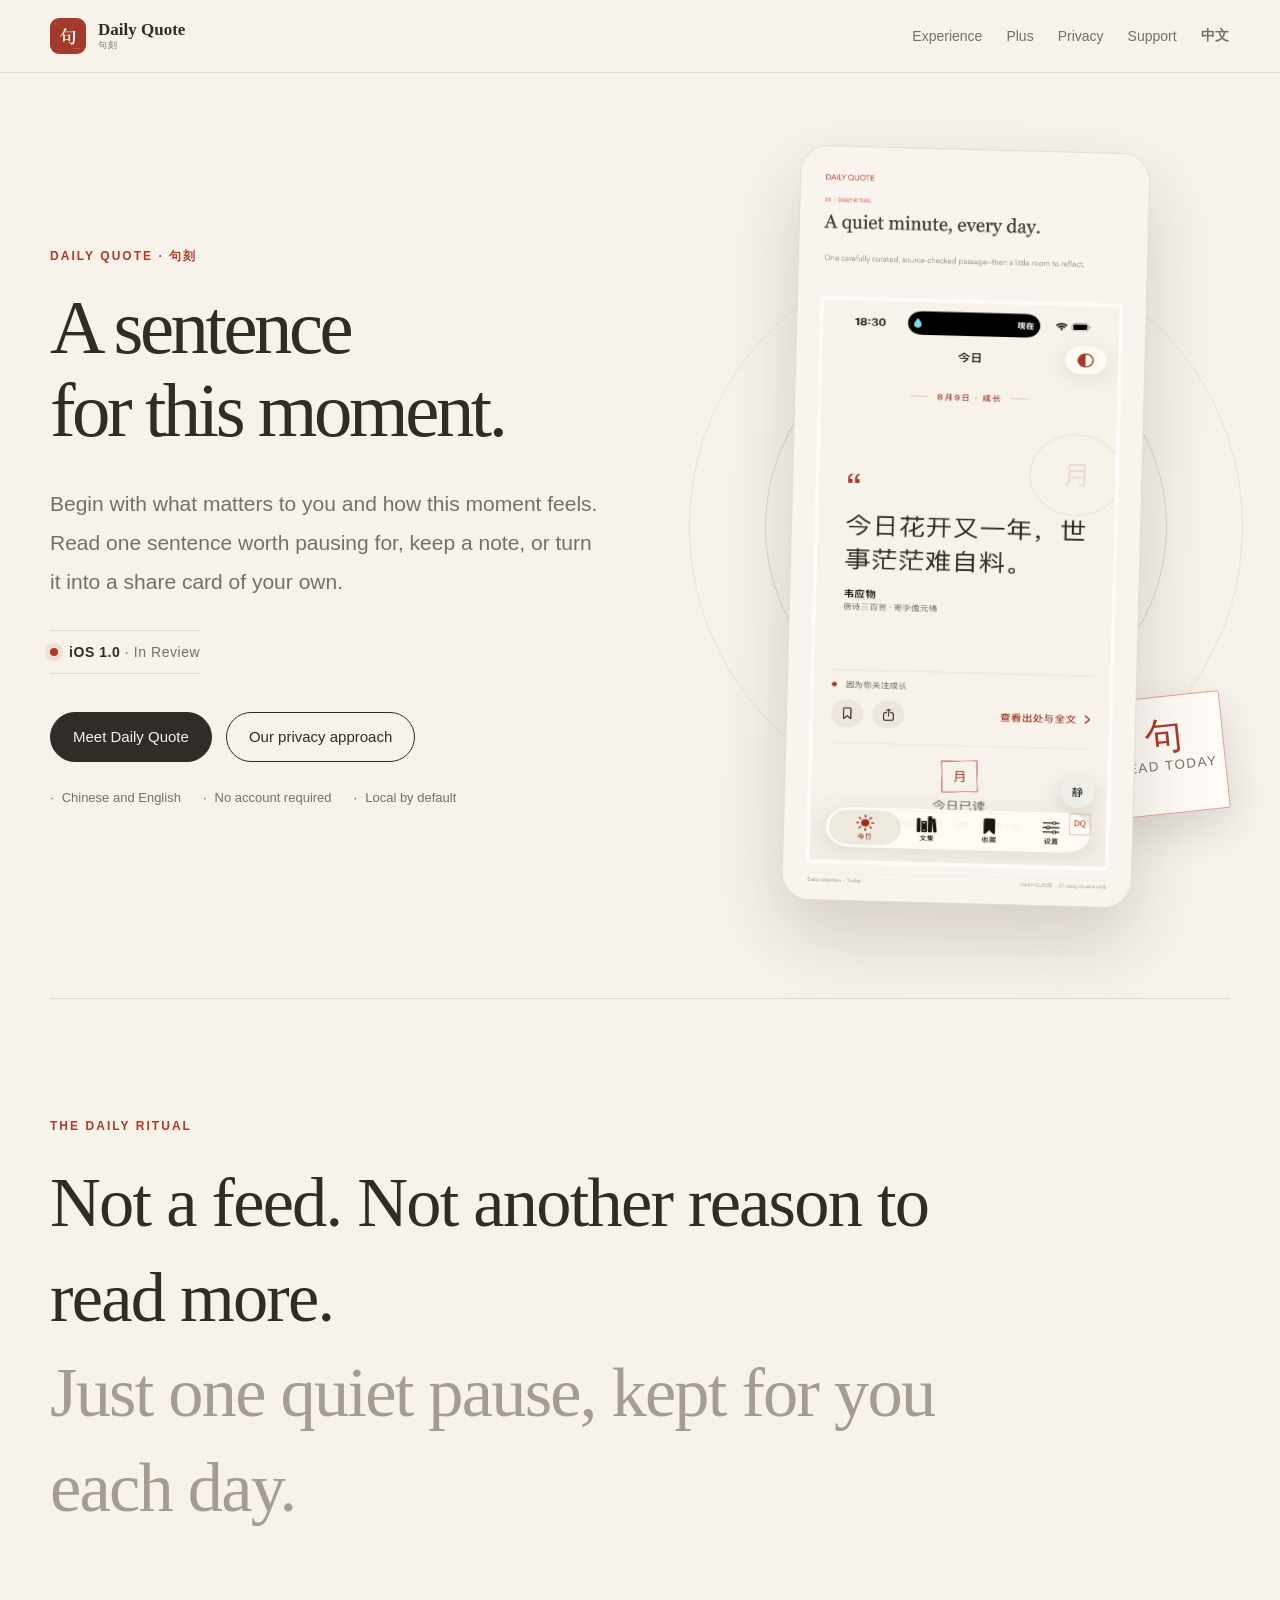
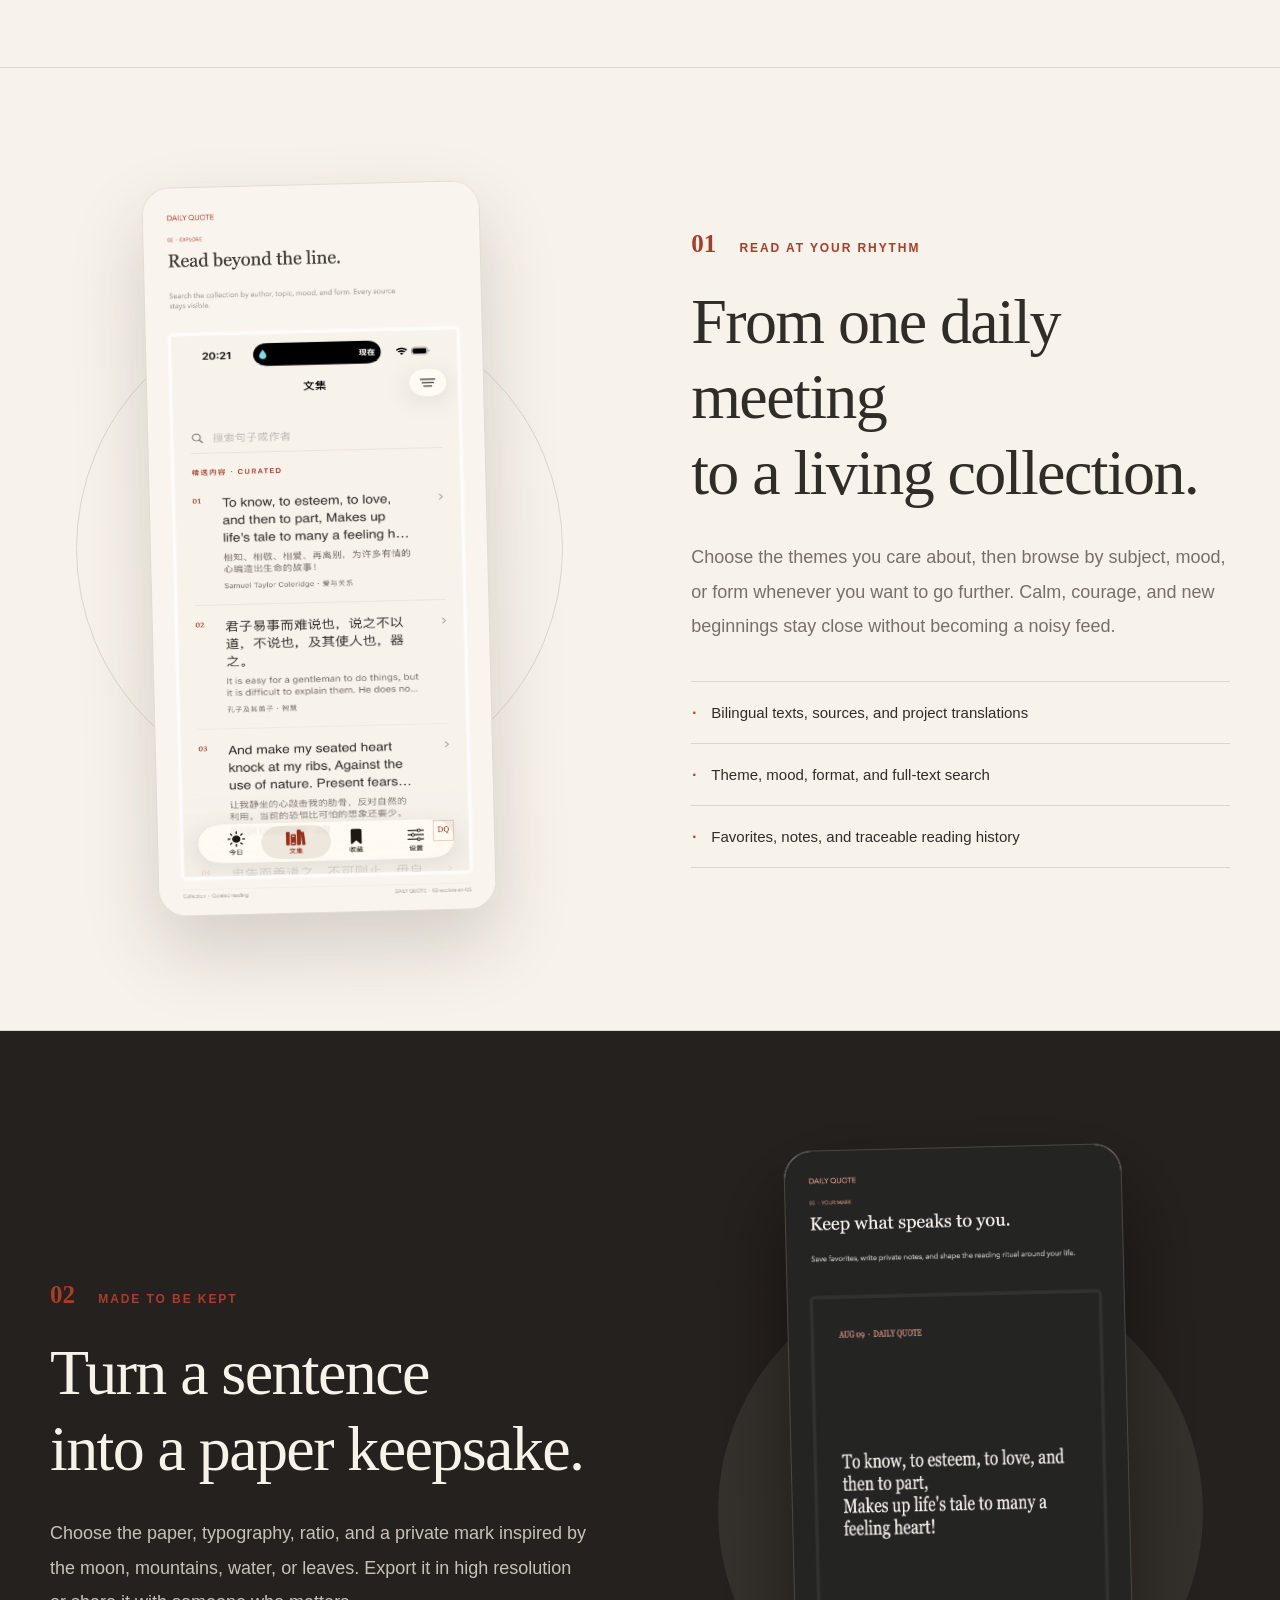
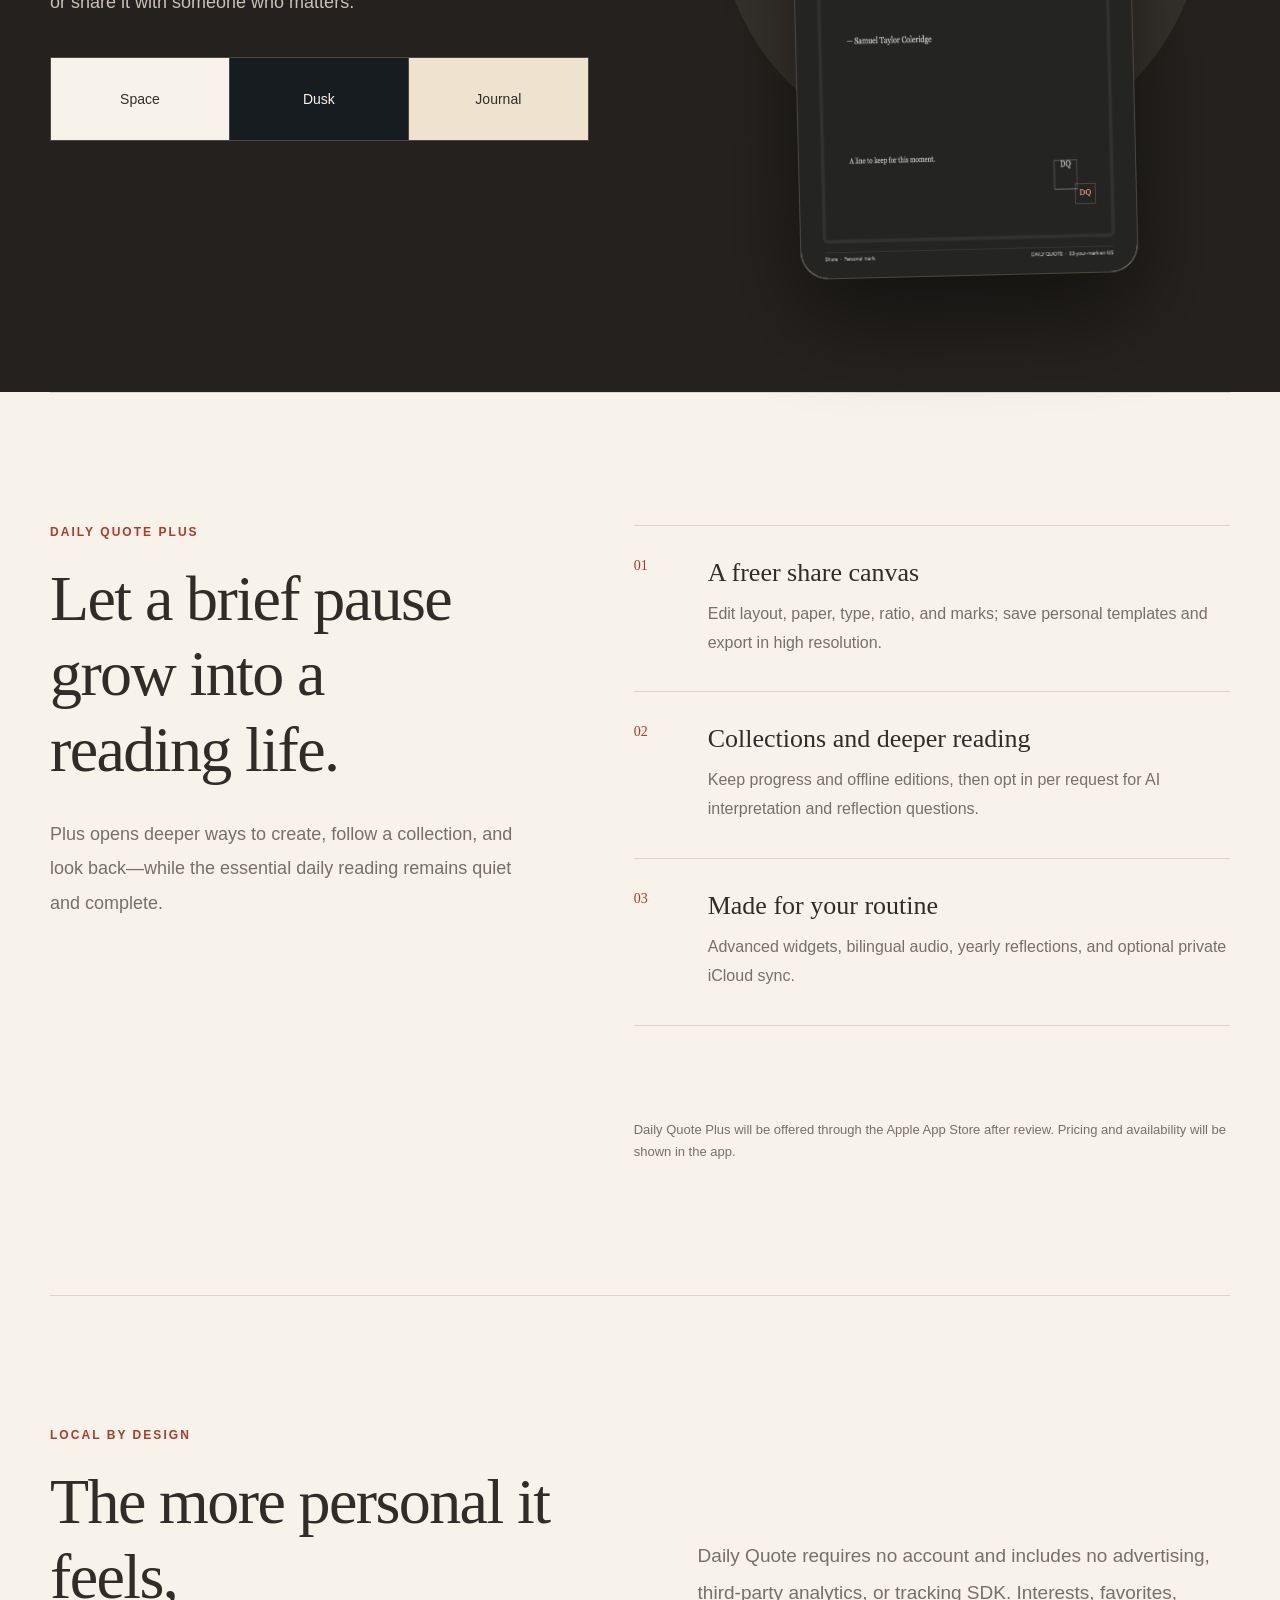
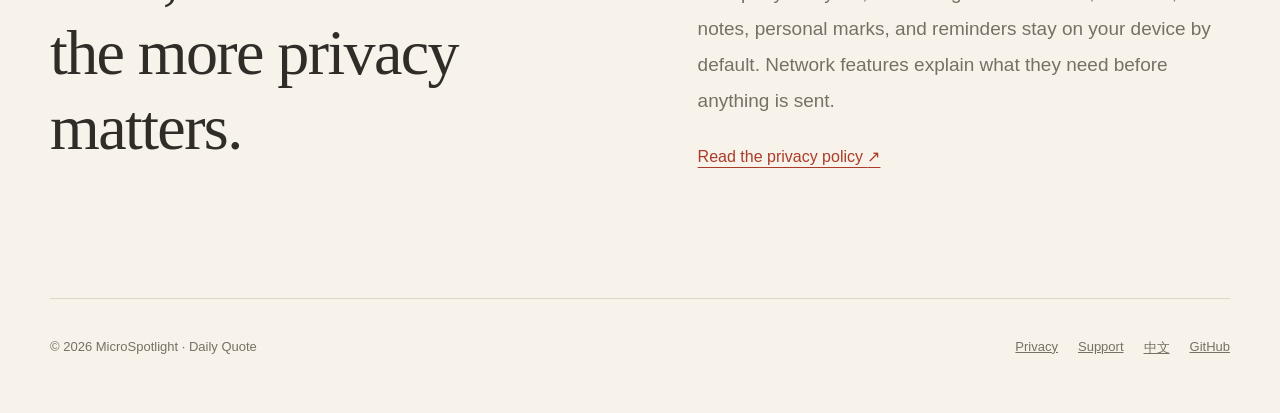
==== en/index.html @ 9a7a878b "Refresh site for iOS 1.0 review" ====
<!doctype html>
<html lang="en">
<head>
  <meta charset="utf-8">
  <meta name="viewport" content="width=device-width, initial-scale=1">
  <meta name="description" content="Daily Quote: 句刻 brings bilingual quotes, quiet reading, notes, collections, and share cards into a daily ritual. iOS 1.0 is in review.">
  <meta name="theme-color" content="#F7F2EA">
  <meta property="og:title" content="Daily Quote: 句刻 · A sentence for this moment">
  <meta property="og:description" content="A quiet minute each day for a sentence worth keeping. iOS 1.0 is in review.">
  <meta property="og:image" content="https://dailyquote.microspotlight.team/assets/store/en-US/01-daily-ritual.png">
  <meta property="og:type" content="website">
  <meta property="og:url" content="https://dailyquote.microspotlight.team/en/">
  <link rel="canonical" href="https://dailyquote.microspotlight.team/en/">
  <link rel="alternate" hreflang="zh-CN" href="https://dailyquote.microspotlight.team/">
  <link rel="alternate" hreflang="en" href="https://dailyquote.microspotlight.team/en/">
  <title>Daily Quote: 句刻 · A sentence for this moment</title>
  <link rel="icon" href="../assets/app-icon.png">
  <link rel="stylesheet" href="../assets/site.css">
</head>
<body>
  <header class="site-header">
    <div class="site-header__inner">
      <a class="brand" href="index.html" aria-label="Daily Quote home"><img src="../assets/app-icon.png" alt=""><span class="brand__copy"><strong>Daily Quote</strong><small>句刻</small></span></a>
      <nav class="site-nav" aria-label="Primary navigation"><a href="#features">Experience</a><a href="#plus">Plus</a><a href="privacy.html">Privacy</a><a href="support.html">Support</a><a class="language-link" href="../" lang="zh-CN" hreflang="zh-CN">中文</a></nav>
    </div>
  </header>

  <main>
    <section class="hero">
      <div class="hero__copy">
        <p class="eyebrow">Daily Quote · 句刻</p>
        <h1>A sentence<br>for this moment.</h1>
        <p class="hero__lead">Begin with what matters to you and how this moment feels. Read one sentence worth pausing for, keep a note, or turn it into a share card of your own.</p>
        <div class="release-status" role="status" aria-label="App release status: iOS 1.0 in review"><span class="release-status__dot" aria-hidden="true"></span><span><strong>iOS 1.0</strong> · In Review</span></div>
        <div class="hero__actions"><a class="button" href="#features">Meet Daily Quote</a><a class="button button--quiet" href="#privacy">Our privacy approach</a></div>
        <ul class="hero__notes" aria-label="Product highlights"><li>Chinese and English</li><li>No account required</li><li>Local by default</li></ul>
      </div>
      <div class="poster-stage" aria-label="Daily Quote reading preview">
        <div class="orbit orbit--one" aria-hidden="true"></div><div class="orbit orbit--two" aria-hidden="true"></div>
        <figure class="store-poster store-poster--hero"><img src="../assets/store/en-US/01-daily-ritual.png" alt="Daily Quote today screen: one quiet minute for yourself"></figure>
        <div class="ritual-stamp" aria-hidden="true"><span>句</span><small>READ TODAY</small></div>
      </div>
    </section>

    <section class="statement" id="features">
      <p class="eyebrow">The daily ritual</p>
      <p class="statement__line">Not a feed. Not another reason to read more.</p>
      <p class="statement__line statement__line--soft">Just one quiet pause, kept for you each day.</p>
    </section>

    <section class="feature-scene">
      <div class="feature-scene__visual feature-scene__visual--poster"><figure class="store-poster"><img src="../assets/store/en-US/02-explore.png" alt="Explore bilingual quotes by theme, mood, and format"></figure></div>
      <div class="feature-scene__copy">
        <p class="chapter-label"><span>01</span> Read at your rhythm</p>
        <h2>From one daily meeting<br>to a living collection.</h2>
        <p>Choose the themes you care about, then browse by subject, mood, or form whenever you want to go further. Calm, courage, and new beginnings stay close without becoming a noisy feed.</p>
        <ul class="detail-list"><li>Bilingual texts, sources, and project translations</li><li>Theme, mood, format, and full-text search</li><li>Favorites, notes, and traceable reading history</li></ul>
      </div>
    </section>

    <section class="feature-scene feature-scene--dark feature-scene--reverse">
      <div class="feature-scene__visual"><figure class="store-poster store-poster--share"><img src="../assets/store/en-US/03-your-mark.png" alt="Personalize Daily Quote with your own mark and visual style"></figure></div>
      <div class="feature-scene__copy">
        <p class="chapter-label"><span>02</span> Made to be kept</p>
        <h2>Turn a sentence<br>into a paper keepsake.</h2>
        <p>Choose the paper, typography, ratio, and a private mark inspired by the moon, mountains, water, or leaves. Export it in high resolution or share it with someone who matters.</p>
        <div class="swatches" aria-label="Share card papers"><span class="swatch swatch--space">Space</span><span class="swatch swatch--dusk">Dusk</span><span class="swatch swatch--journal">Journal</span></div>
      </div>
    </section>

    <section class="plus-section" id="plus">
      <div class="plus-section__intro"><p class="eyebrow">Daily Quote Plus</p><h2>Let a brief pause<br>grow into a reading life.</h2><p>Plus opens deeper ways to create, follow a collection, and look back—while the essential daily reading remains quiet and complete.</p></div>
      <ol class="plus-ledger">
        <li><span>01</span><div><h3>A freer share canvas</h3><p>Edit layout, paper, type, ratio, and marks; save personal templates and export in high resolution.</p></div></li>
        <li><span>02</span><div><h3>Collections and deeper reading</h3><p>Keep progress and offline editions, then opt in per request for AI interpretation and reflection questions.</p></div></li>
        <li><span>03</span><div><h3>Made for your routine</h3><p>Advanced widgets, bilingual audio, yearly reflections, and optional private iCloud sync.</p></div></li>
      </ol>
      <p class="plus-section__note">Daily Quote Plus will be offered through the Apple App Store after review. Pricing and availability will be shown in the app.</p>
    </section>

    <section class="privacy-panel" id="privacy">
      <div><p class="eyebrow">Local by design</p><h2>The more personal it feels,<br>the more privacy matters.</h2></div>
      <div><p>Daily Quote requires no account and includes no advertising, third-party analytics, or tracking SDK. Interests, favorites, notes, personal marks, and reminders stay on your device by default. Network features explain what they need before anything is sent.</p><a class="text-link" href="privacy.html">Read the privacy policy <span aria-hidden="true">↗</span></a></div>
    </section>
  </main>

  <footer class="site-footer"><span>© 2026 MicroSpotlight · Daily Quote</span><nav aria-label="Footer navigation"><a href="privacy.html">Privacy</a><a href="support.html">Support</a><a href="../" lang="zh-CN">中文</a><a href="https://github.com/MicroSpotlight/daily-quote-website">GitHub</a></nav></footer>
</body>
</html>
---- assets/site.css ----
:root {
  color-scheme: light;
  --paper: #f7f2ea;
  --paper-raised: #fffdf9;
  --ink: #302d29;
  --ink-soft: #777067;
  --rule: #ded6ca;
  --wash: #eee7dd;
  --cinnabar: #ad3b29;
  --cinnabar-soft: #dba293;
  --serif: "Songti SC", STSong, "Times New Roman", serif;
  --sans: "PingFang SC", "Helvetica Neue", sans-serif;
  --page: min(1180px, calc(100vw - 40px));
}

* { box-sizing: border-box; }

html { scroll-behavior: smooth; }

body {
  margin: 0;
  overflow-x: clip;
  color: var(--ink);
  background: var(--paper);
  font-family: var(--sans);
  -webkit-font-smoothing: antialiased;
}

html[lang="en"] body { font-family: -apple-system, BlinkMacSystemFont, "Helvetica Neue", sans-serif; }
html[lang="en"] h1,
html[lang="en"] h2,
html[lang="en"] h3,
html[lang="en"] .statement__line { font-family: Georgia, "Times New Roman", serif; }

img { max-width: 100%; }
a { color: inherit; }

a:focus-visible,
button:focus-visible {
  outline: 3px solid color-mix(in srgb, var(--cinnabar) 60%, transparent);
  outline-offset: 4px;
}

.site-header {
  position: sticky;
  z-index: 20;
  top: 0;
  border-bottom: 1px solid color-mix(in srgb, var(--rule) 78%, transparent);
  background: color-mix(in srgb, var(--paper) 92%, transparent);
  backdrop-filter: blur(18px);
}

.site-header__inner {
  width: var(--page);
  min-height: 72px;
  margin: 0 auto;
  display: flex;
  align-items: center;
  justify-content: space-between;
  gap: 24px;
}

.brand {
  display: inline-flex;
  align-items: center;
  gap: 12px;
  color: var(--ink);
  text-decoration: none;
  font-family: var(--serif);
  font-size: 18px;
}

.brand img { width: 36px; height: 36px; border-radius: 9px; }
.brand__copy { display: grid; gap: 1px; }
.brand__copy strong { font-size: 17px; font-weight: 600; line-height: 1.1; }
.brand__copy small { color: var(--ink-soft); font-family: var(--sans); font-size: 9px; letter-spacing: .12em; line-height: 1.1; text-transform: uppercase; }
.site-nav { display: flex; align-items: center; gap: 24px; }

.site-nav a {
  min-height: 44px;
  display: inline-flex;
  align-items: center;
  color: var(--ink-soft);
  text-decoration: none;
  font-size: 14px;
}

.site-nav a:hover,
.site-nav a[aria-current="page"] { color: var(--cinnabar); }

.language-link { font-weight: 650; letter-spacing: .05em; }

.site-nav__back {
  min-height: 44px;
  display: inline-flex;
  align-items: center;
  color: var(--ink-soft);
  text-decoration: none;
  font-size: 14px;
}

.site-nav__back:hover { color: var(--cinnabar); }

.fallback {
  width: var(--page);
  min-height: calc(100vh - 184px);
  margin: 0 auto;
  padding: clamp(74px, 13vh, 148px) 0 120px;
}

.fallback__mark {
  width: 72px;
  height: 72px;
  display: grid;
  place-items: center;
  margin: 0 0 30px;
  border: 1px solid var(--cinnabar-soft);
  color: var(--cinnabar);
  font-family: var(--serif);
  font-size: 32px;
  line-height: 1;
  transform: rotate(-5deg);
}

.fallback h1 {
  max-width: 720px;
  margin: 0;
  font-family: var(--serif);
  font-size: clamp(44px, 7vw, 82px);
  font-weight: 500;
  line-height: 1.12;
  letter-spacing: -.04em;
}

.fallback__lead {
  max-width: 560px;
  margin: 28px 0 0;
  color: var(--ink-soft);
  font-size: clamp(17px, 2vw, 20px);
  line-height: 1.8;
  text-wrap: pretty;
}

.fallback__actions {
  display: flex;
  flex-wrap: wrap;
  gap: 14px;
  margin-top: 36px;
}

.fallback__meta {
  margin: 34px 0 0;
  color: var(--cinnabar);
  font-family: var(--serif);
  font-size: 16px;
  letter-spacing: .04em;
}

.hero {
  width: var(--page);
  min-height: calc(100vh - 72px);
  margin: 0 auto;
  display: grid;
  grid-template-columns: minmax(0, 1.02fr) minmax(380px, .98fr);
  gap: clamp(44px, 8vw, 112px);
  align-items: center;
  padding: 76px 0 94px;
}

.eyebrow {
  margin: 0 0 22px;
  color: var(--cinnabar);
  font-size: 12px;
  font-weight: 650;
  letter-spacing: .17em;
  text-transform: uppercase;
}

.hero h1 {
  max-width: 720px;
  margin: 0;
  font-family: var(--serif);
  font-size: clamp(58px, 6vw, 84px);
  font-weight: 500;
  line-height: 1.08;
  letter-spacing: -.045em;
}

.hero__lead {
  max-width: 610px;
  margin: 32px 0 0;
  color: var(--ink-soft);
  font-size: clamp(18px, 2vw, 21px);
  line-height: 1.85;
  text-wrap: pretty;
}

.release-status {
  width: fit-content;
  min-height: 44px;
  margin-top: 28px;
  display: inline-flex;
  align-items: center;
  gap: 11px;
  border-top: 1px solid var(--rule);
  border-bottom: 1px solid var(--rule);
  color: var(--ink-soft);
  font-size: 14px;
  letter-spacing: .04em;
}

.release-status strong { color: var(--ink); font-weight: 650; }

.release-status__dot {
  width: 8px;
  height: 8px;
  border-radius: 50%;
  background: var(--cinnabar);
  box-shadow: 0 0 0 5px color-mix(in srgb, var(--cinnabar) 10%, transparent);
}

.hero__actions {
  display: flex;
  flex-wrap: wrap;
  align-items: center;
  gap: 14px;
  margin-top: 38px;
}

.button {
  min-height: 50px;
  display: inline-flex;
  align-items: center;
  justify-content: center;
  padding: 0 22px;
  border: 1px solid var(--ink);
  border-radius: 999px;
  color: var(--paper);
  background: var(--ink);
  text-decoration: none;
  font-size: 15px;
}

.button--quiet { color: var(--ink); background: transparent; }
.button:hover { transform: translateY(-1px); }
.button:active { transform: translateY(0) scale(.985); }

.hero__notes {
  margin: 28px 0 0;
  padding: 0;
  display: flex;
  flex-wrap: wrap;
  gap: 10px 22px;
  list-style: none;
  color: var(--ink-soft);
  font-size: 13px;
}

.hero__notes li::before { content: "·"; margin-right: 8px; color: var(--cinnabar); }

.phone-stage,
.poster-stage {
  position: relative;
  min-height: 730px;
  display: grid;
  place-items: center;
}

.orbit { position: absolute; border: 1px solid var(--rule); border-radius: 50%; }
.orbit--one { width: 76%; aspect-ratio: 1; }
.orbit--two { width: 105%; aspect-ratio: 1; opacity: .56; }

.phone,
.device-shot {
  position: relative;
  overflow: hidden;
  border: 3px solid #201e1b;
  background: #201e1b;
  box-shadow: 0 40px 80px rgba(48,45,41,.2);
}

.phone { width: min(350px, 83%); padding: 9px; border-radius: 54px; transform: rotate(2deg); }
.phone img { display: block; width: 100%; border-radius: 43px; }

.store-poster {
  position: relative;
  z-index: 1;
  width: min(338px, 74vw);
  margin: 0;
  overflow: hidden;
  border: 1px solid color-mix(in srgb, var(--rule) 82%, transparent);
  border-radius: 28px;
  background: var(--paper-raised);
  box-shadow: 0 34px 74px rgba(48,45,41,.18);
  transform: rotate(-1.4deg);
}

.store-poster img { display: block; width: 100%; height: auto; }
.store-poster--hero { width: min(350px, 76vw); transform: rotate(1.5deg); }
.store-poster--share { border-color: #4b4640; box-shadow: 0 40px 90px rgba(0,0,0,.46); }

.ritual-stamp {
  position: absolute;
  right: 1%;
  bottom: 12%;
  width: 118px;
  height: 118px;
  display: grid;
  place-items: center;
  border: 1px solid var(--cinnabar-soft);
  border-radius: 2px;
  color: var(--cinnabar);
  background: color-mix(in srgb, var(--paper-raised) 88%, transparent);
  box-shadow: 0 18px 42px rgba(48,45,41,.14);
  transform: rotate(-6deg);
}

.ritual-stamp span { font-family: var(--serif); font-size: 38px; line-height: 1; }
.ritual-stamp small { align-self: start; margin-top: -16px; color: var(--ink-soft); letter-spacing: .12em; }

.statement {
  width: var(--page);
  margin: 0 auto;
  padding: 120px 0 132px;
  border-top: 1px solid var(--rule);
}

.statement__line {
  max-width: 980px;
  margin: 0;
  font-family: var(--serif);
  font-size: clamp(38px, 5.5vw, 72px);
  font-weight: 500;
  line-height: 1.35;
  letter-spacing: -.025em;
}

.statement__line--soft { color: #a59d92; }

.feature-scene {
  min-height: 900px;
  display: grid;
  grid-template-columns: minmax(420px, 1fr) minmax(0, 1fr);
  align-items: center;
  gap: clamp(54px, 8vw, 132px);
  padding: 116px max(20px, calc((100vw - 1180px) / 2));
  border-top: 1px solid var(--rule);
}

.feature-scene--reverse .feature-scene__visual { order: 2; }
.feature-scene--reverse .feature-scene__copy { order: 1; }

.feature-scene__visual {
  position: relative;
  min-height: 660px;
  display: grid;
  place-items: center;
}

.feature-scene__visual::before {
  content: "";
  position: absolute;
  width: min(520px, 90%);
  aspect-ratio: 1;
  border-radius: 50%;
  background: var(--wash);
}

.feature-scene__visual--pair { place-items: initial; }
.feature-scene__visual--poster::before { background: transparent; border: 1px solid var(--rule); }

.device-shot { width: min(294px, 62vw); padding: 7px; border-radius: 46px; }
.device-shot img { display: block; width: 100%; border-radius: 37px; }
.device-shot--single { transform: rotate(-1.6deg); }
.device-shot--back { position: absolute; top: 0; left: 3%; transform: rotate(-7deg) scale(.82); opacity: .84; }
.device-shot--front { position: absolute; right: 3%; bottom: 0; transform: rotate(4deg); }

.feature-scene__copy { max-width: 590px; }

.chapter-label {
  margin: 0 0 26px;
  color: var(--cinnabar);
  font-size: 12px;
  font-weight: 650;
  letter-spacing: .16em;
  text-transform: uppercase;
}

.chapter-label span { margin-right: 18px; font-family: Georgia, serif; font-size: 25px; letter-spacing: 0; }

.feature-scene h2,
.privacy-panel h2 {
  margin: 0;
  font-family: var(--serif);
  font-size: clamp(42px, 5vw, 68px);
  font-weight: 500;
  line-height: 1.18;
  letter-spacing: -.025em;
}

.feature-scene__copy > p:not(.chapter-label) {
  margin: 30px 0 0;
  color: var(--ink-soft);
  font-size: 18px;
  line-height: 1.9;
}

.detail-list { margin: 38px 0 0; padding: 0; list-style: none; border-top: 1px solid var(--rule); }
.detail-list li { min-height: 62px; display: flex; align-items: center; border-bottom: 1px solid var(--rule); font-size: 15px; }
.detail-list li::before { content: "·"; margin-right: 14px; color: var(--cinnabar); font-size: 22px; }

.feature-scene--dark { color: var(--paper); background: #24211e; }
.feature-scene--dark .feature-scene__visual::before { background: #35312c; }
.feature-scene--dark .feature-scene__copy > p:not(.chapter-label) { color: #c9c1b8; }
.device-shot--shadow-light { box-shadow: 0 40px 90px rgba(0,0,0,.46); }

.swatches { margin-top: 38px; display: grid; grid-template-columns: repeat(3, 1fr); border: 1px solid #4b4640; }
.swatch { min-height: 82px; display: grid; place-items: center; border-right: 1px solid #4b4640; font-size: 14px; }
.swatch:last-child { border-right: 0; }
.swatch--space { color: #302d29; background: #f7f2ea; }
.swatch--dusk { color: #f7f2ea; background: #171c20; }
.swatch--journal { color: #302d29; background: #efe2ce; }

.plus-section {
  width: var(--page);
  margin: 0 auto;
  display: grid;
  grid-template-columns: minmax(0, .88fr) minmax(460px, 1.12fr);
  gap: clamp(54px, 9vw, 148px);
  padding: 132px 0;
  border-top: 1px solid var(--rule);
}

.plus-section__intro { align-self: start; position: sticky; top: 112px; }

.plus-section h2 {
  margin: 0;
  font-family: var(--serif);
  font-size: clamp(42px, 5vw, 68px);
  font-weight: 500;
  line-height: 1.18;
  letter-spacing: -.025em;
}

.plus-section__intro > p:not(.eyebrow) { margin: 30px 0 0; color: var(--ink-soft); font-size: 18px; line-height: 1.9; }
.plus-ledger { margin: 0; padding: 0; list-style: none; border-top: 1px solid var(--rule); }
.plus-ledger li { display: grid; grid-template-columns: 54px 1fr; gap: 20px; padding: 32px 0 34px; border-bottom: 1px solid var(--rule); }
.plus-ledger li > span { color: var(--cinnabar); font-family: Georgia, serif; font-size: 14px; }
.plus-ledger h3 { margin: 0; font-family: var(--serif); font-size: 26px; font-weight: 500; }
.plus-ledger p { margin: 12px 0 0; color: var(--ink-soft); font-size: 16px; line-height: 1.8; }
.plus-section__note { grid-column: 2; margin: -22px 0 0; color: var(--ink-soft); font-size: 13px; line-height: 1.7; }

.privacy-panel {
  width: var(--page);
  margin: 0 auto;
  display: grid;
  grid-template-columns: 1fr 1fr;
  gap: clamp(48px, 9vw, 140px);
  padding: 132px 0;
  border-top: 1px solid var(--rule);
}

.privacy-panel > div:last-child { align-self: end; }
.privacy-panel p:not(.eyebrow) { margin: 0; color: var(--ink-soft); font-size: 19px; line-height: 1.9; }
.text-link { display: inline-block; margin-top: 28px; color: var(--cinnabar); text-underline-offset: 5px; }

.site-footer {
  width: var(--page);
  margin: 0 auto;
  display: flex;
  justify-content: space-between;
  gap: 28px;
  padding: 40px 0 56px;
  border-top: 1px solid var(--rule);
  color: var(--ink-soft);
  font-size: 13px;
}

.site-footer nav { display: flex; flex-wrap: wrap; gap: 20px; }
.site-footer a:hover { color: var(--cinnabar); }

.document {
  width: min(780px, calc(100vw - 40px));
  margin: 0 auto;
  padding: 96px 0 120px;
}

.document h1 {
  margin: 0;
  font-family: var(--serif);
  font-size: clamp(48px, 7vw, 78px);
  font-weight: 500;
  letter-spacing: -.03em;
}

.document .summary { margin: 26px 0 64px; color: var(--ink-soft); font-size: 18px; line-height: 1.8; }
.document section { padding: 30px 0; border-top: 1px solid var(--rule); }
.document h2 { margin: 0 0 14px; font-family: var(--serif); font-size: 26px; font-weight: 500; }
.document p, .document li { color: var(--ink-soft); font-size: 16px; line-height: 1.8; }
.document ul { margin: 14px 0 0; padding-left: 20px; }
.document .meta { margin-top: 14px; color: var(--cinnabar); font-size: 13px; }

@media (max-width: 900px) {
  .site-header__inner { min-height: 64px; }
  .hero { min-height: auto; grid-template-columns: 1fr; padding: 72px 0 88px; }
  .phone-stage,
  .poster-stage { min-height: 650px; }
  .ritual-stamp { right: 8%; }
  .statement { padding: 90px 0; }
  .feature-scene { min-height: auto; grid-template-columns: 1fr; padding-top: 88px; padding-bottom: 96px; }
  .feature-scene--reverse .feature-scene__visual,
  .feature-scene--reverse .feature-scene__copy { order: initial; }
  .feature-scene__copy { max-width: 720px; }
  .plus-section { grid-template-columns: 1fr; padding: 96px 0; }
  .plus-section__intro { position: static; max-width: 720px; }
  .plus-section__note { grid-column: 1; margin-top: -12px; }
  .privacy-panel { grid-template-columns: 1fr; padding: 96px 0; }
}

@media (max-width: 600px) {
  :root { --page: min(100% - 32px, 1180px); }
  .brand span { display: none; }
  .site-nav { gap: 14px; }
  .site-nav a:first-child { display: none; }
  .site-nav a { font-size: 13px; }
  .hero h1 { font-size: 46px; }
  .hero__actions { align-items: stretch; flex-direction: column; }
  .phone-stage,
  .poster-stage { min-height: 590px; }
  .phone { width: min(292px, 82%); border-radius: 46px; }
  .phone img { border-radius: 36px; }
  .ritual-stamp { right: 0; width: 90px; height: 90px; }
  .ritual-stamp span { font-size: 30px; }
  .feature-scene { padding-left: 16px; padding-right: 16px; }
  .feature-scene__visual { min-height: 570px; }
  .device-shot { width: min(250px, 66vw); border-radius: 40px; }
  .device-shot img { border-radius: 31px; }
  .store-poster { width: min(278px, 76vw); border-radius: 22px; }
  .release-status { width: 100%; }
  .plus-ledger li { grid-template-columns: 42px 1fr; gap: 12px; }
  .site-footer { flex-direction: column; }
  .fallback { padding-top: 72px; }
  .fallback__actions { align-items: stretch; flex-direction: column; }
}

@media (prefers-reduced-motion: no-preference) {
  .button { transition: transform 160ms ease; }
}

@media (prefers-reduced-motion: reduce) {
  html { scroll-behavior: auto; }
  .button:hover,
  .button:active { transform: none; }
}

@media (prefers-reduced-transparency: reduce) {
  .site-header { background: var(--paper); backdrop-filter: none; }
  .ritual-stamp { background: var(--paper-raised); }
}

@media (prefers-contrast: more) {
  :root { --ink-soft: #514c46; --rule: #a89e92; }
  .release-status__dot { box-shadow: none; }
}
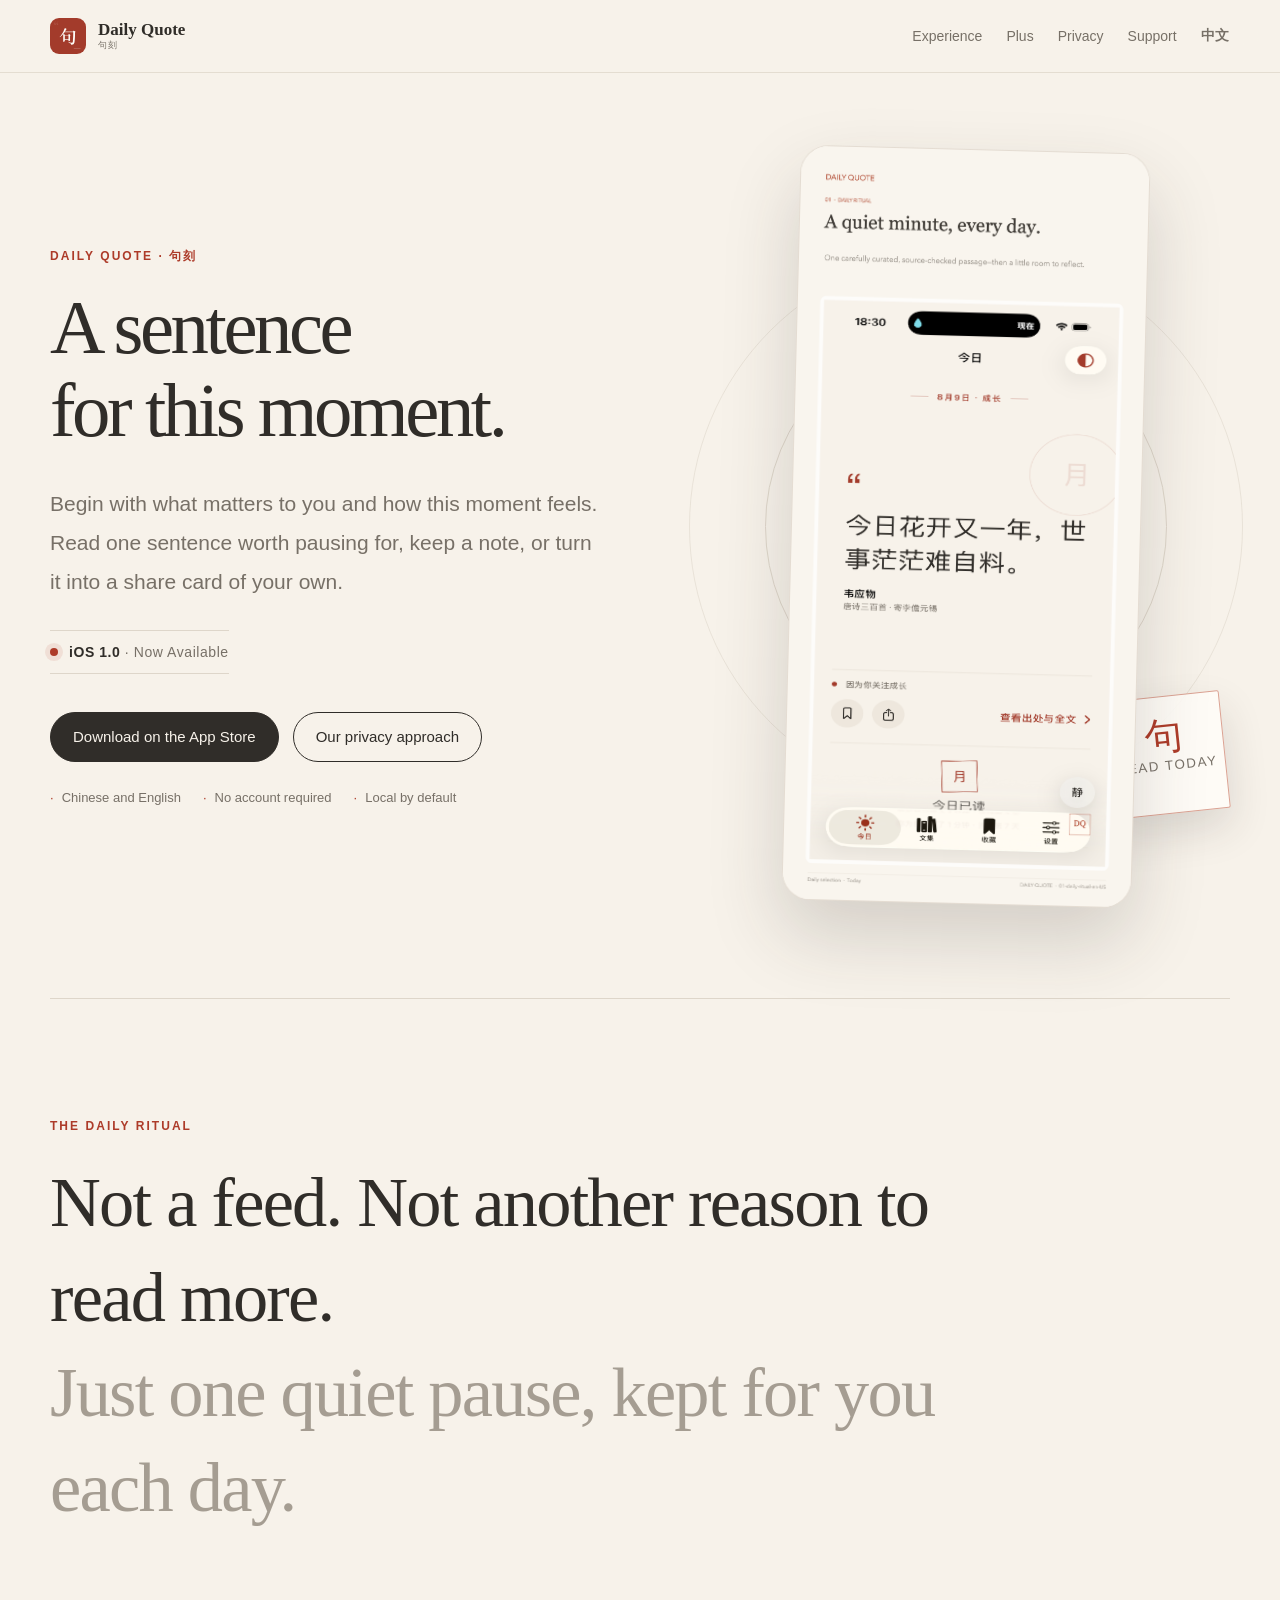
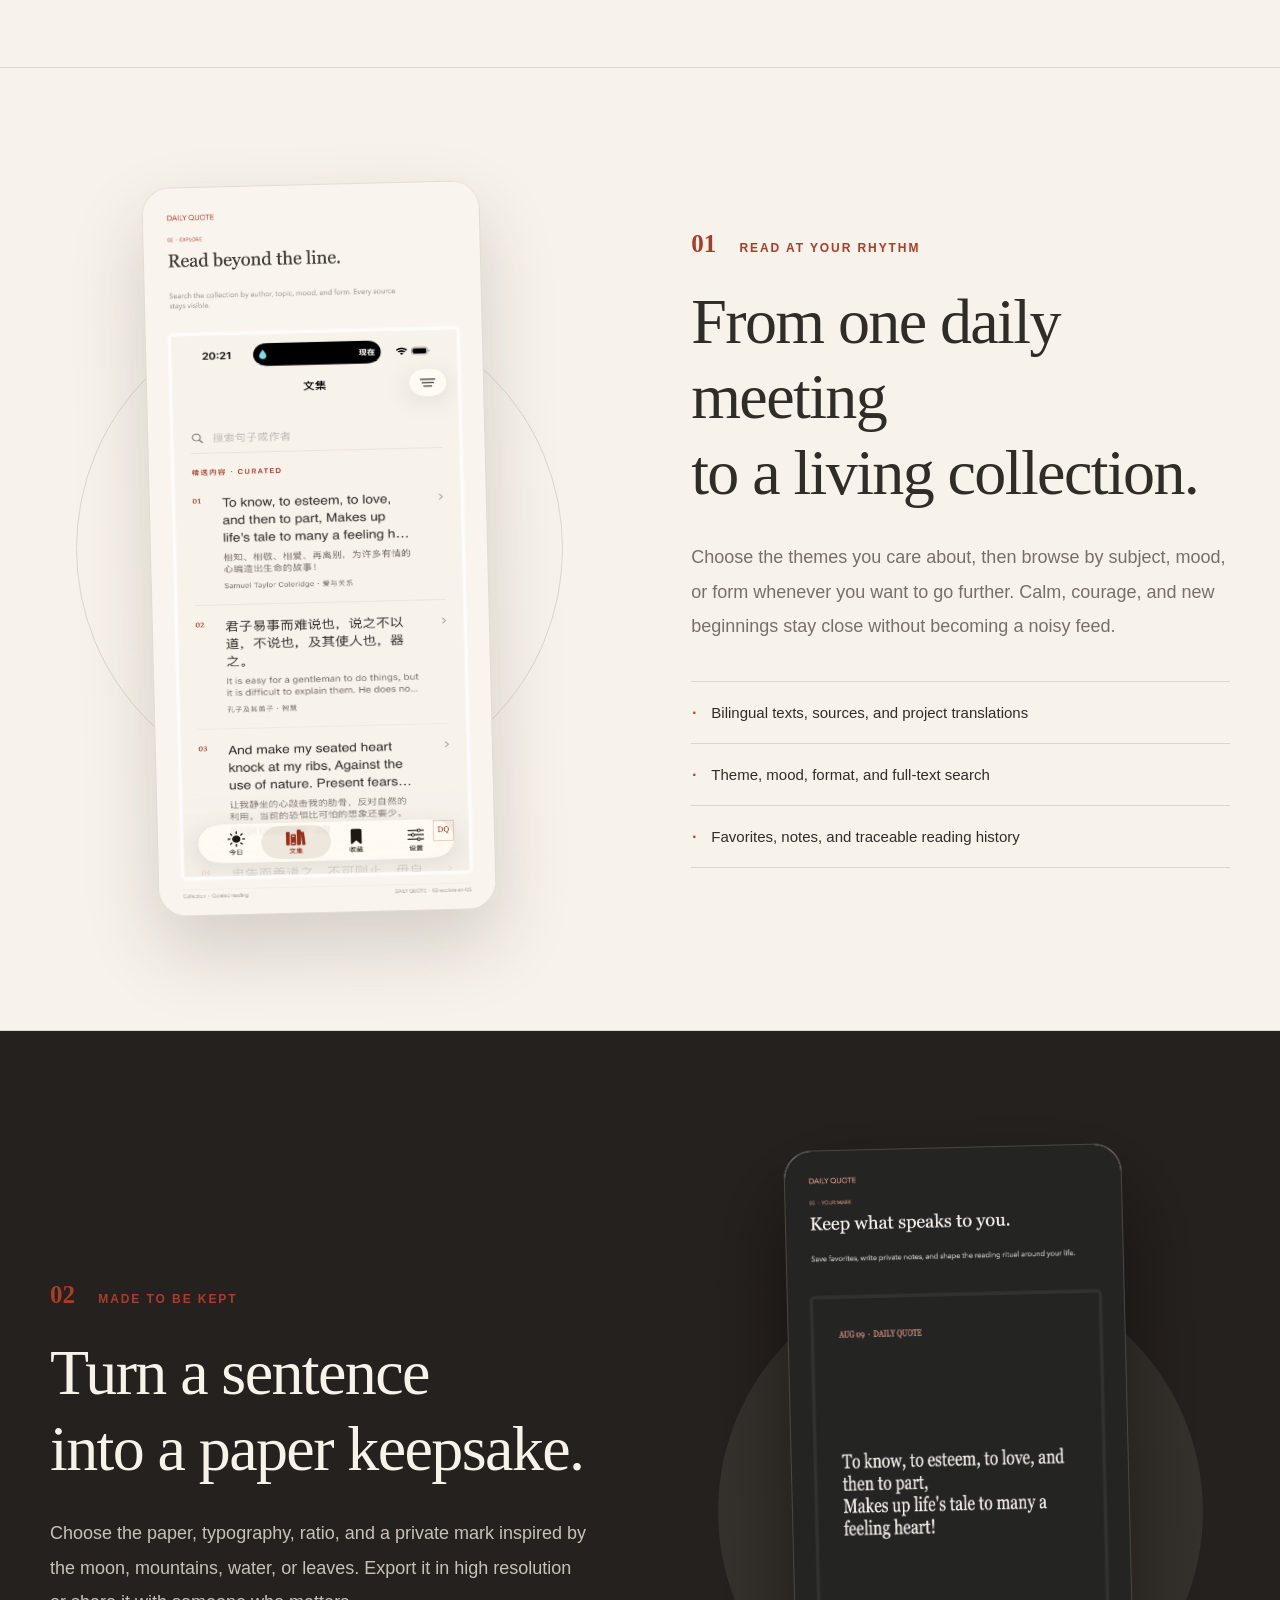
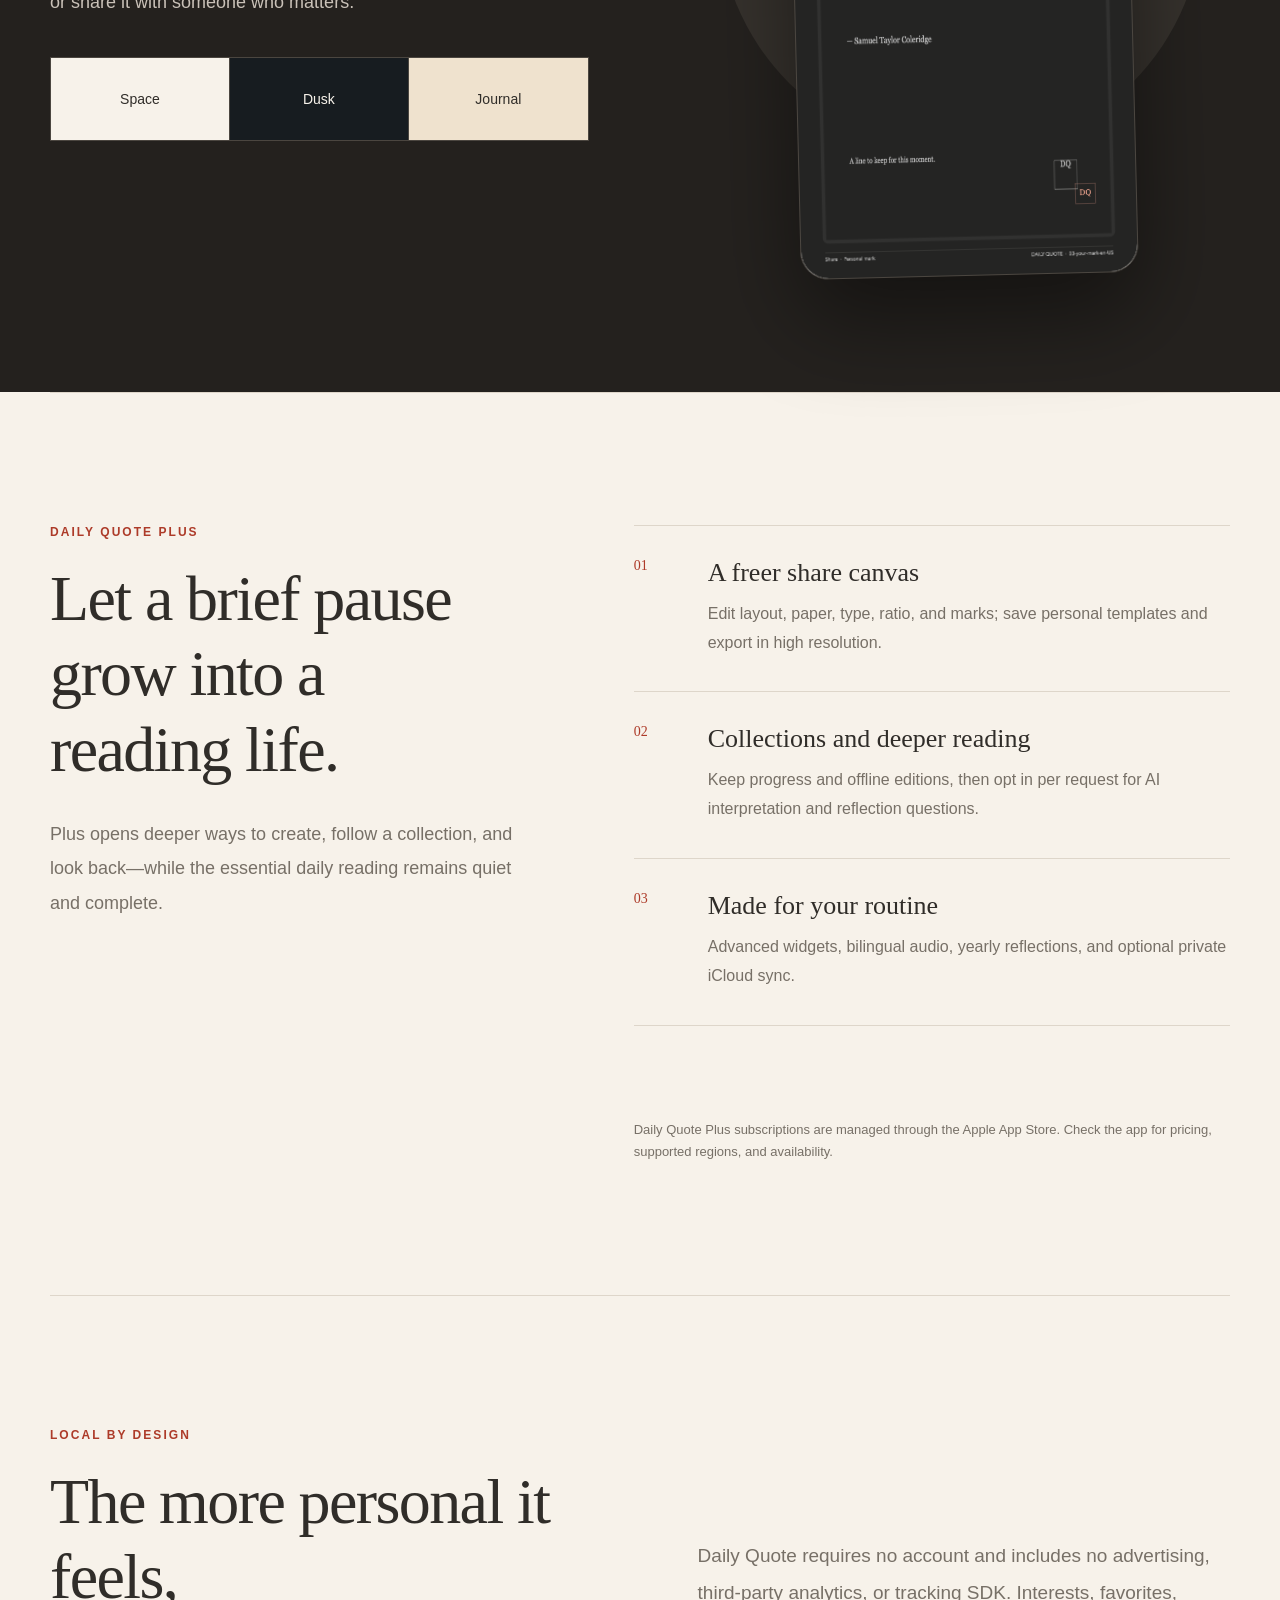
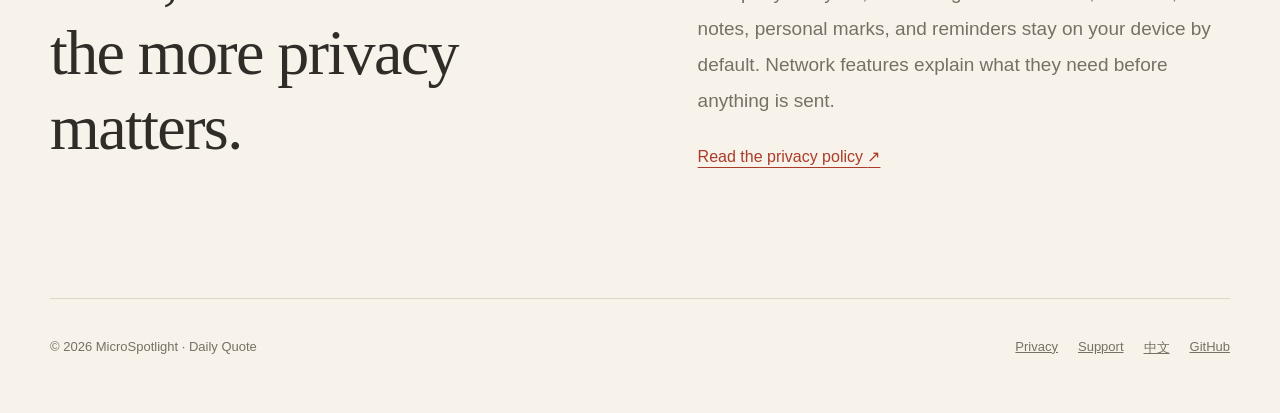
==== commit 6437b3c2: "Announce iOS 1.0 App Store release" ====
--- a/en/index.html
+++ b/en/index.html
@@ -3,10 +3,10 @@
 <head>
   <meta charset="utf-8">
   <meta name="viewport" content="width=device-width, initial-scale=1">
-  <meta name="description" content="Daily Quote: 句刻 brings bilingual quotes, quiet reading, notes, collections, and share cards into a daily ritual. iOS 1.0 is in review.">
+  <meta name="description" content="Daily Quote: 句刻 brings bilingual quotes, quiet reading, notes, collections, and share cards into a daily ritual. iOS 1.0 is now on the App Store.">
   <meta name="theme-color" content="#F7F2EA">
   <meta property="og:title" content="Daily Quote: 句刻 · A sentence for this moment">
-  <meta property="og:description" content="A quiet minute each day for a sentence worth keeping. iOS 1.0 is in review.">
+  <meta property="og:description" content="A quiet minute each day for a sentence worth keeping. iOS 1.0 is now on the App Store.">
   <meta property="og:image" content="https://dailyquote.microspotlight.team/assets/store/en-US/01-daily-ritual.png">
   <meta property="og:type" content="website">
   <meta property="og:url" content="https://dailyquote.microspotlight.team/en/">
@@ -31,8 +31,8 @@
         <p class="eyebrow">Daily Quote · 句刻</p>
         <h1>A sentence<br>for this moment.</h1>
         <p class="hero__lead">Begin with what matters to you and how this moment feels. Read one sentence worth pausing for, keep a note, or turn it into a share card of your own.</p>
-        <div class="release-status" role="status" aria-label="App release status: iOS 1.0 in review"><span class="release-status__dot" aria-hidden="true"></span><span><strong>iOS 1.0</strong> · In Review</span></div>
-        <div class="hero__actions"><a class="button" href="#features">Meet Daily Quote</a><a class="button button--quiet" href="#privacy">Our privacy approach</a></div>
+        <div class="release-status" role="status" aria-label="App release status: iOS 1.0 now on the App Store"><span class="release-status__dot" aria-hidden="true"></span><span><strong>iOS 1.0</strong> · Now Available</span></div>
+        <div class="hero__actions"><a class="button" href="https://apps.apple.com/us/app/daily-quote-%E5%8F%A5%E5%88%BB/id6801580173?uo=4" rel="external">Download on the App Store</a><a class="button button--quiet" href="#privacy">Our privacy approach</a></div>
         <ul class="hero__notes" aria-label="Product highlights"><li>Chinese and English</li><li>No account required</li><li>Local by default</li></ul>
       </div>
       <div class="poster-stage" aria-label="Daily Quote reading preview">
@@ -75,7 +75,7 @@
         <li><span>02</span><div><h3>Collections and deeper reading</h3><p>Keep progress and offline editions, then opt in per request for AI interpretation and reflection questions.</p></div></li>
         <li><span>03</span><div><h3>Made for your routine</h3><p>Advanced widgets, bilingual audio, yearly reflections, and optional private iCloud sync.</p></div></li>
       </ol>
-      <p class="plus-section__note">Daily Quote Plus will be offered through the Apple App Store after review. Pricing and availability will be shown in the app.</p>
+      <p class="plus-section__note">Daily Quote Plus subscriptions are managed through the Apple App Store. Check the app for pricing, supported regions, and availability.</p>
     </section>
 
     <section class="privacy-panel" id="privacy">
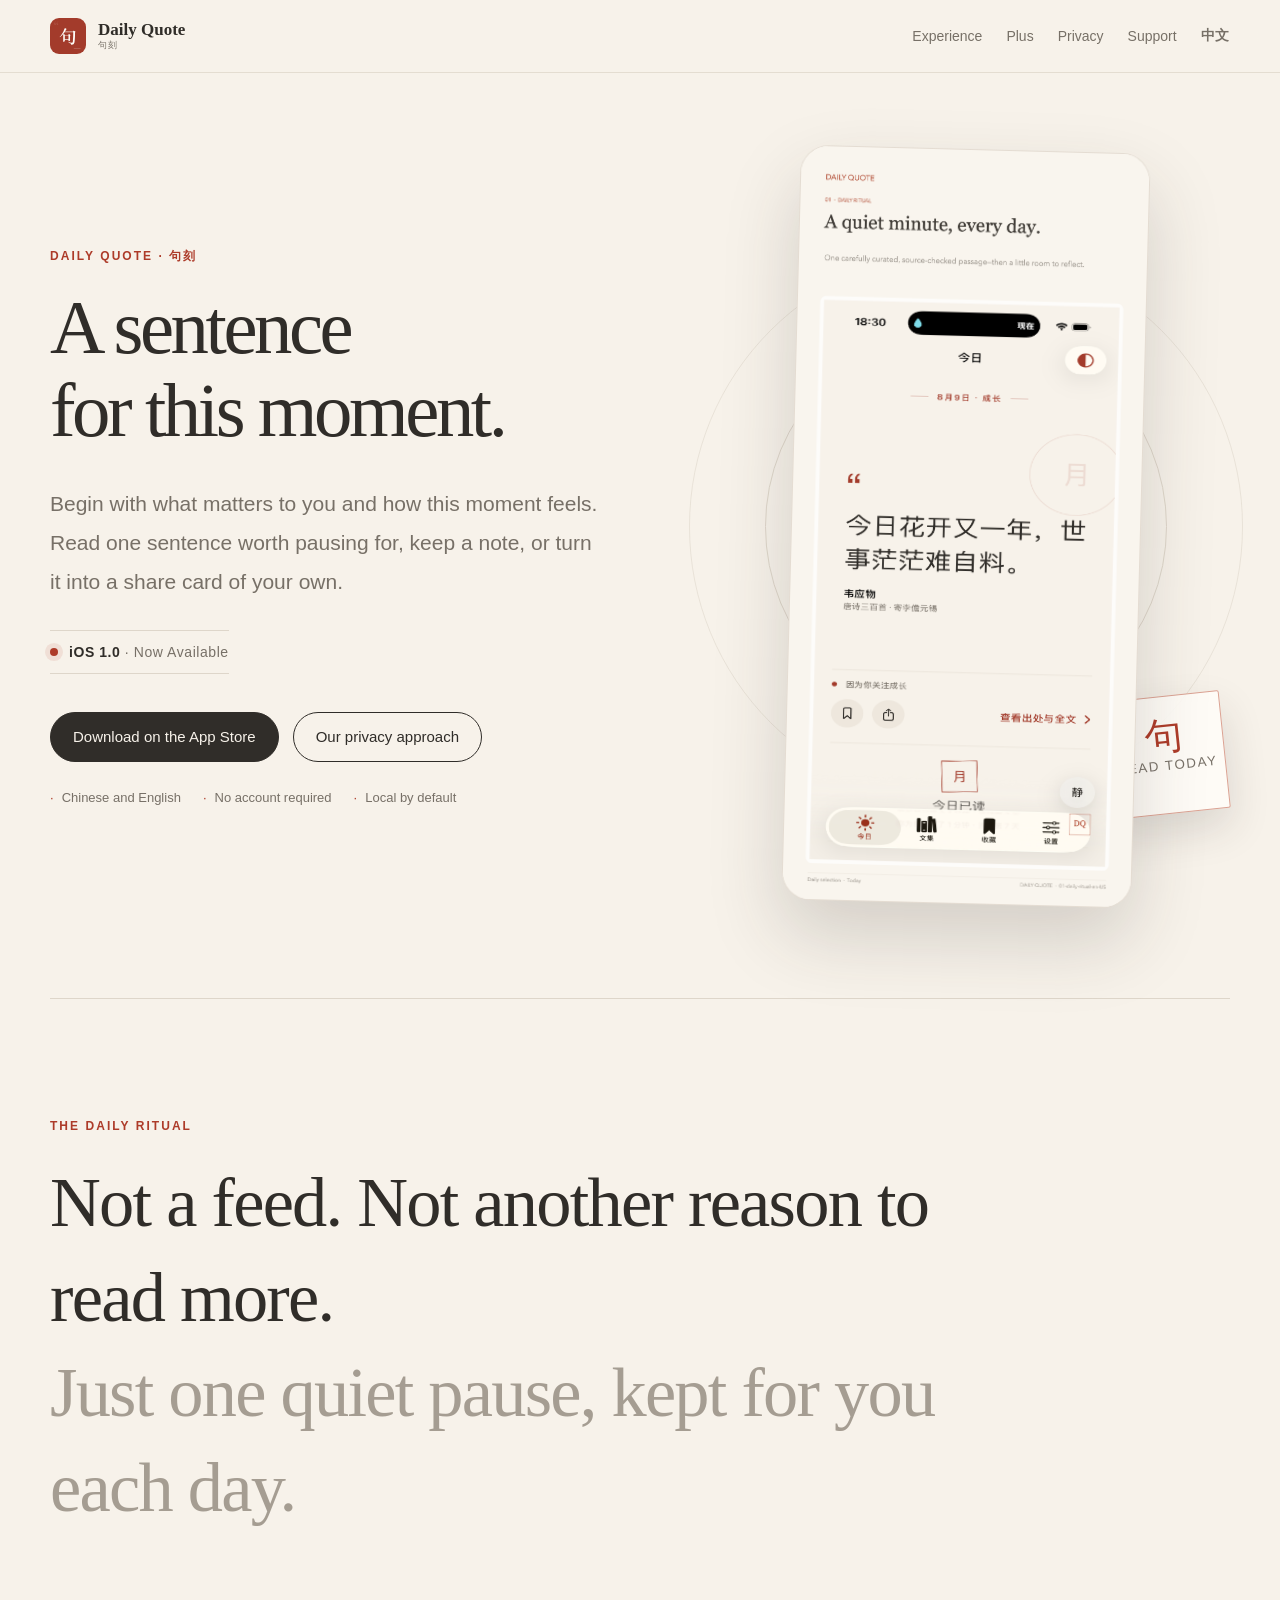
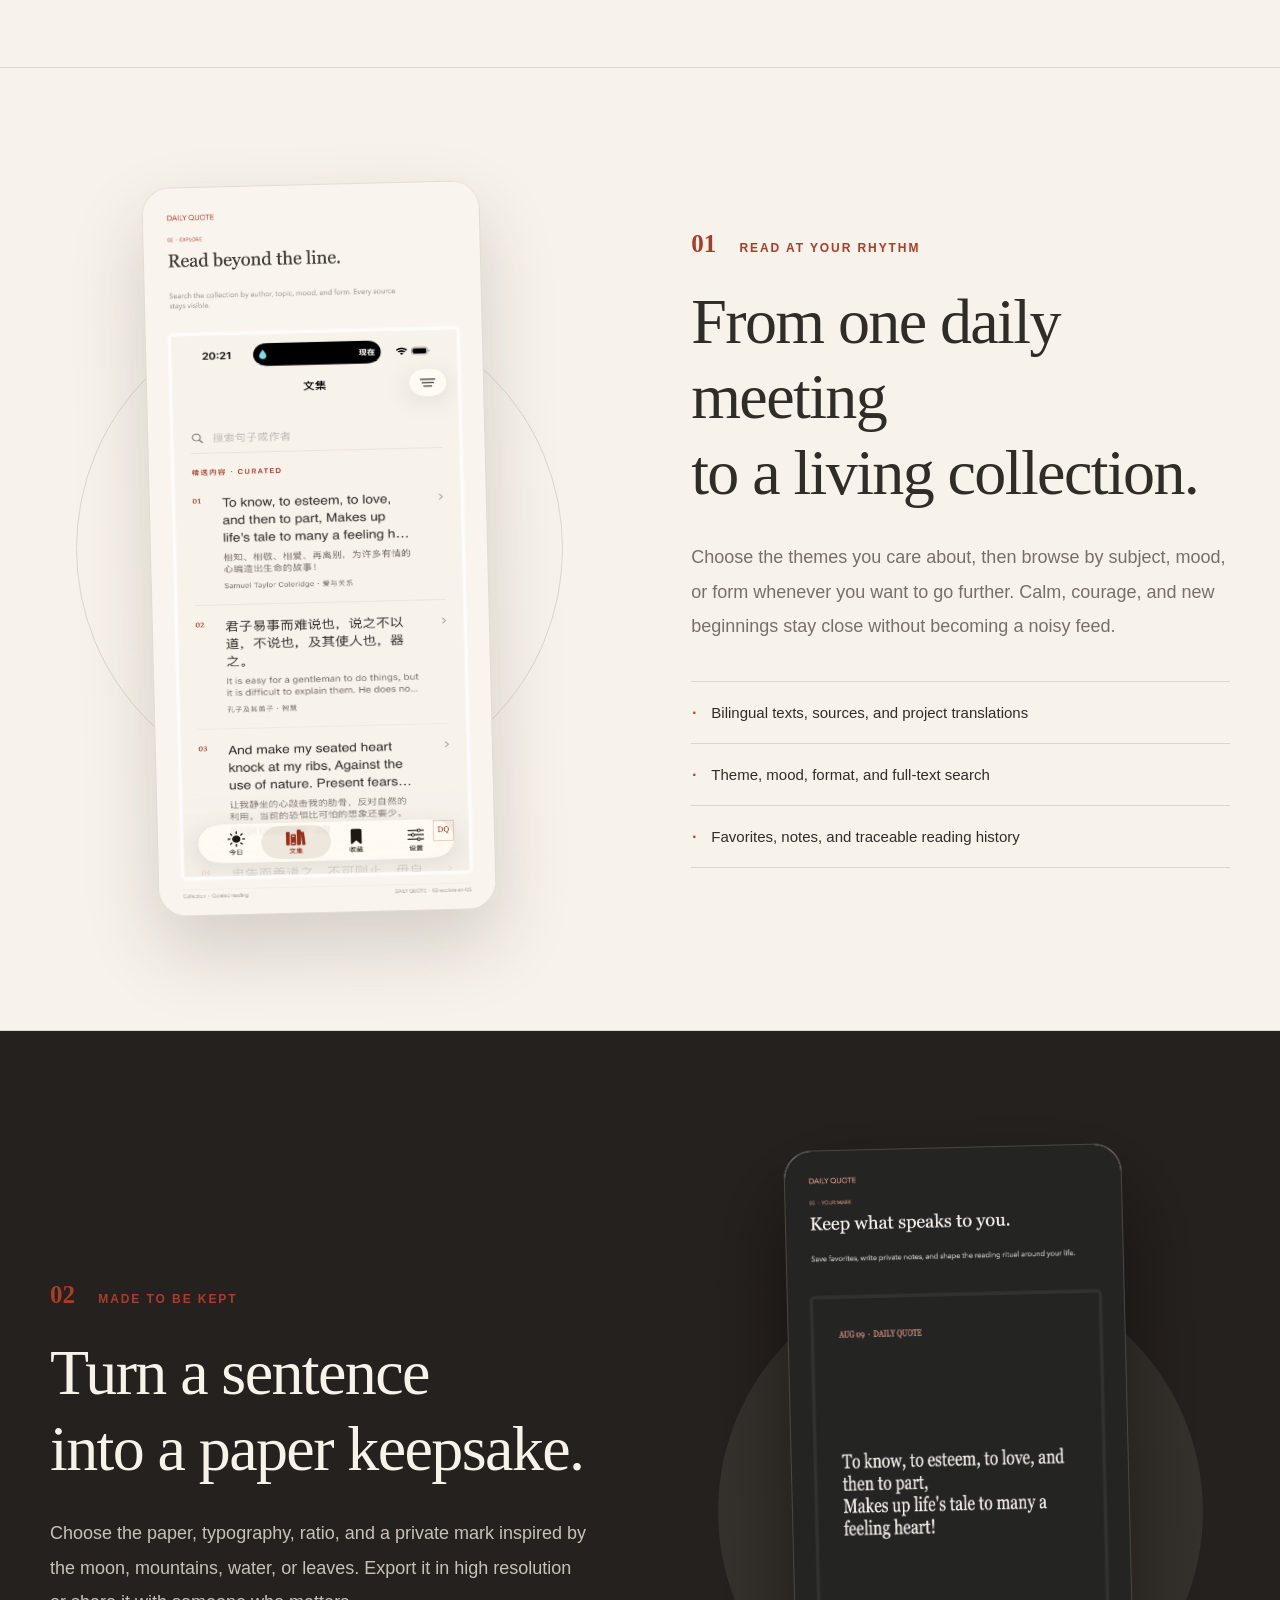
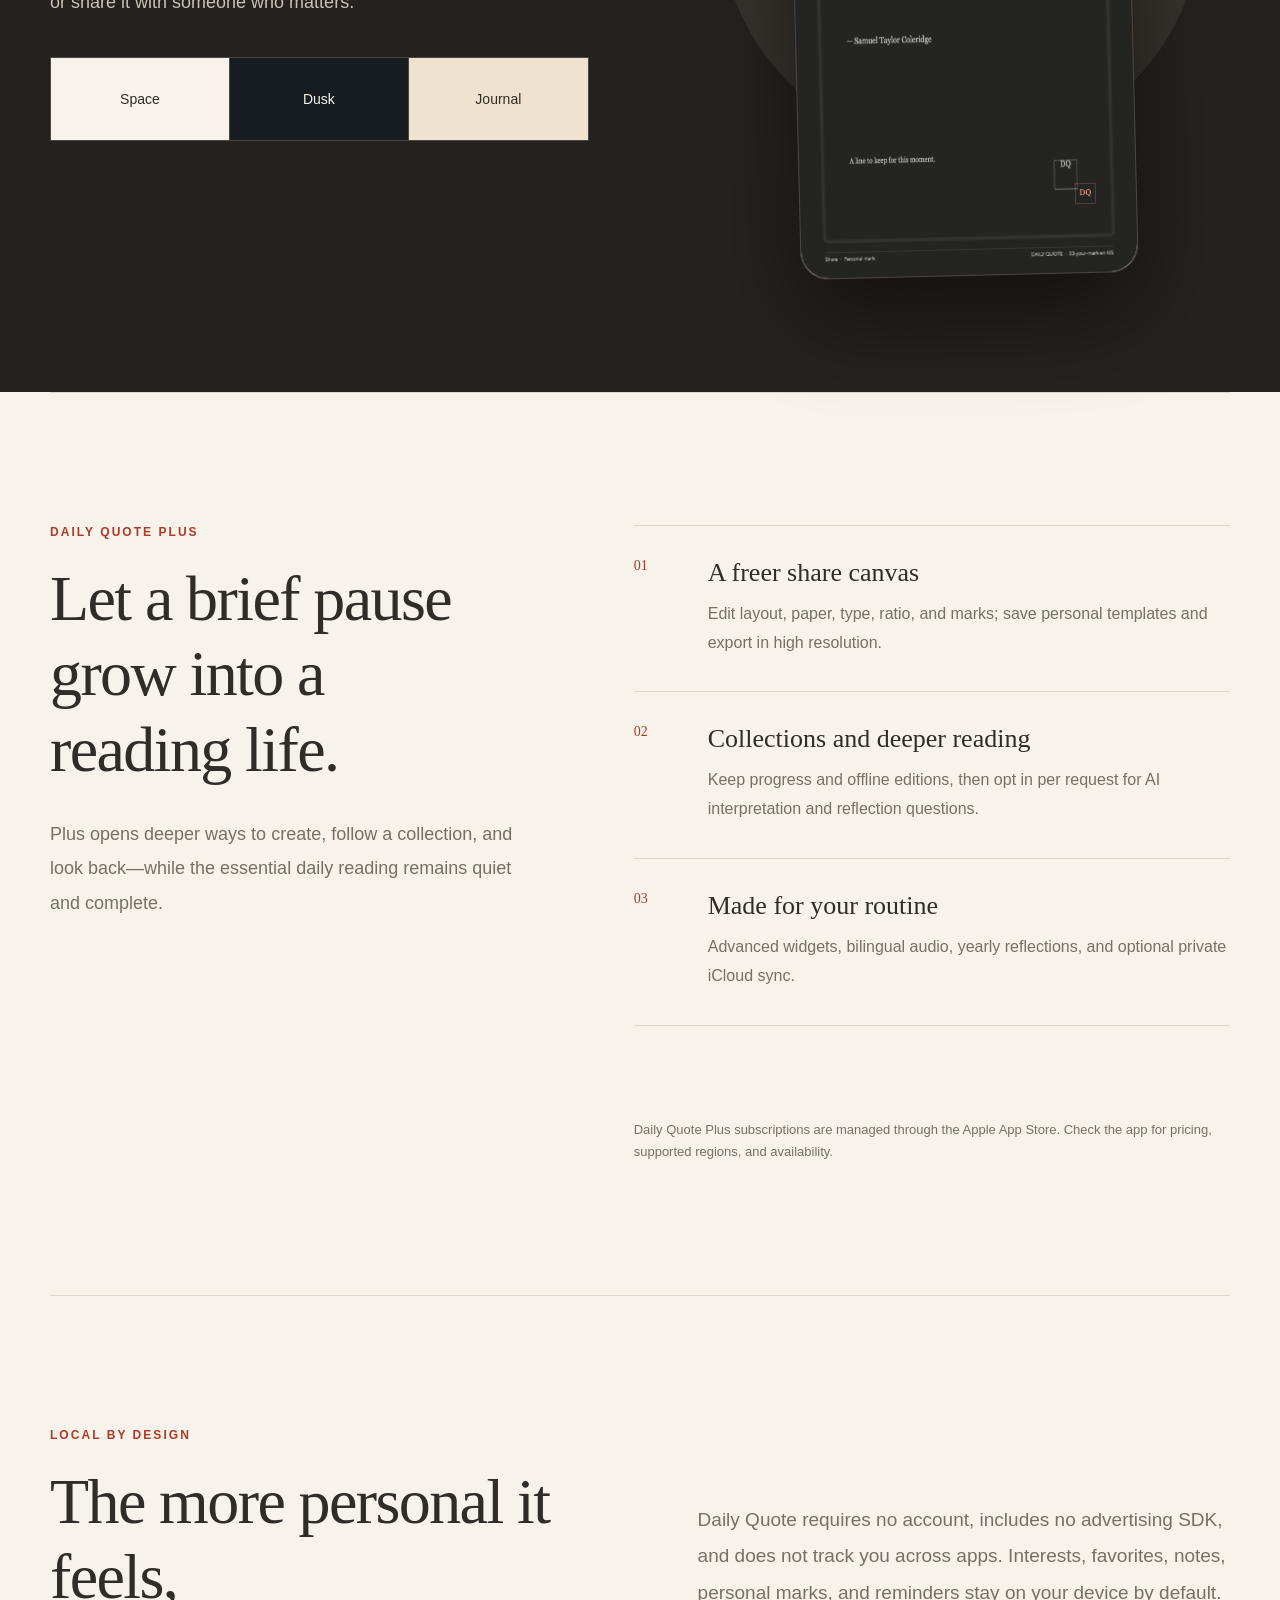
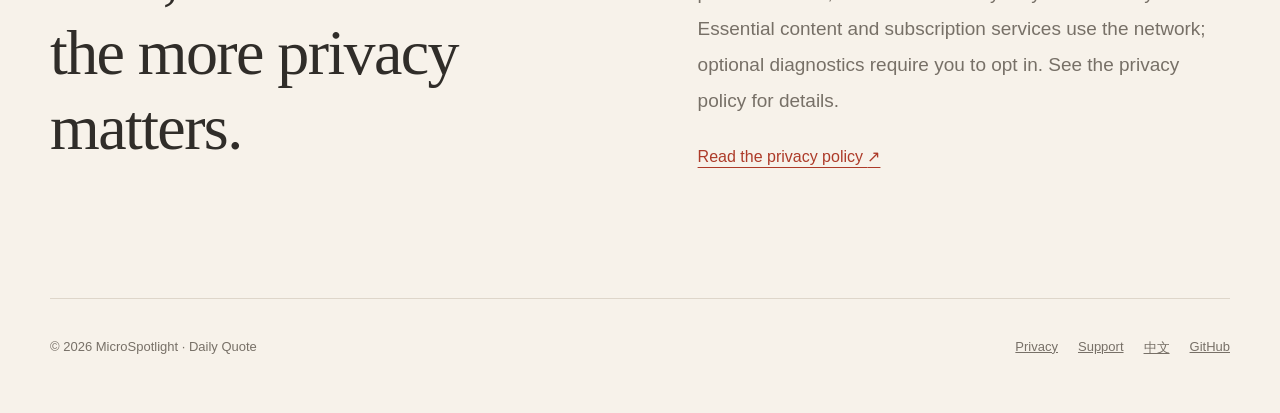
==== commit cbb94e9e: "docs: update privacy disclosures for RevenueCat and Firebase" ====
--- a/en/index.html
+++ b/en/index.html
@@ -80,7 +80,7 @@
 
     <section class="privacy-panel" id="privacy">
       <div><p class="eyebrow">Local by design</p><h2>The more personal it feels,<br>the more privacy matters.</h2></div>
-      <div><p>Daily Quote requires no account and includes no advertising, third-party analytics, or tracking SDK. Interests, favorites, notes, personal marks, and reminders stay on your device by default. Network features explain what they need before anything is sent.</p><a class="text-link" href="privacy.html">Read the privacy policy <span aria-hidden="true">↗</span></a></div>
+      <div><p>Daily Quote requires no account, includes no advertising SDK, and does not track you across apps. Interests, favorites, notes, personal marks, and reminders stay on your device by default. Essential content and subscription services use the network; optional diagnostics require you to opt in. See the privacy policy for details.</p><a class="text-link" href="privacy.html">Read the privacy policy <span aria-hidden="true">↗</span></a></div>
     </section>
   </main>
 
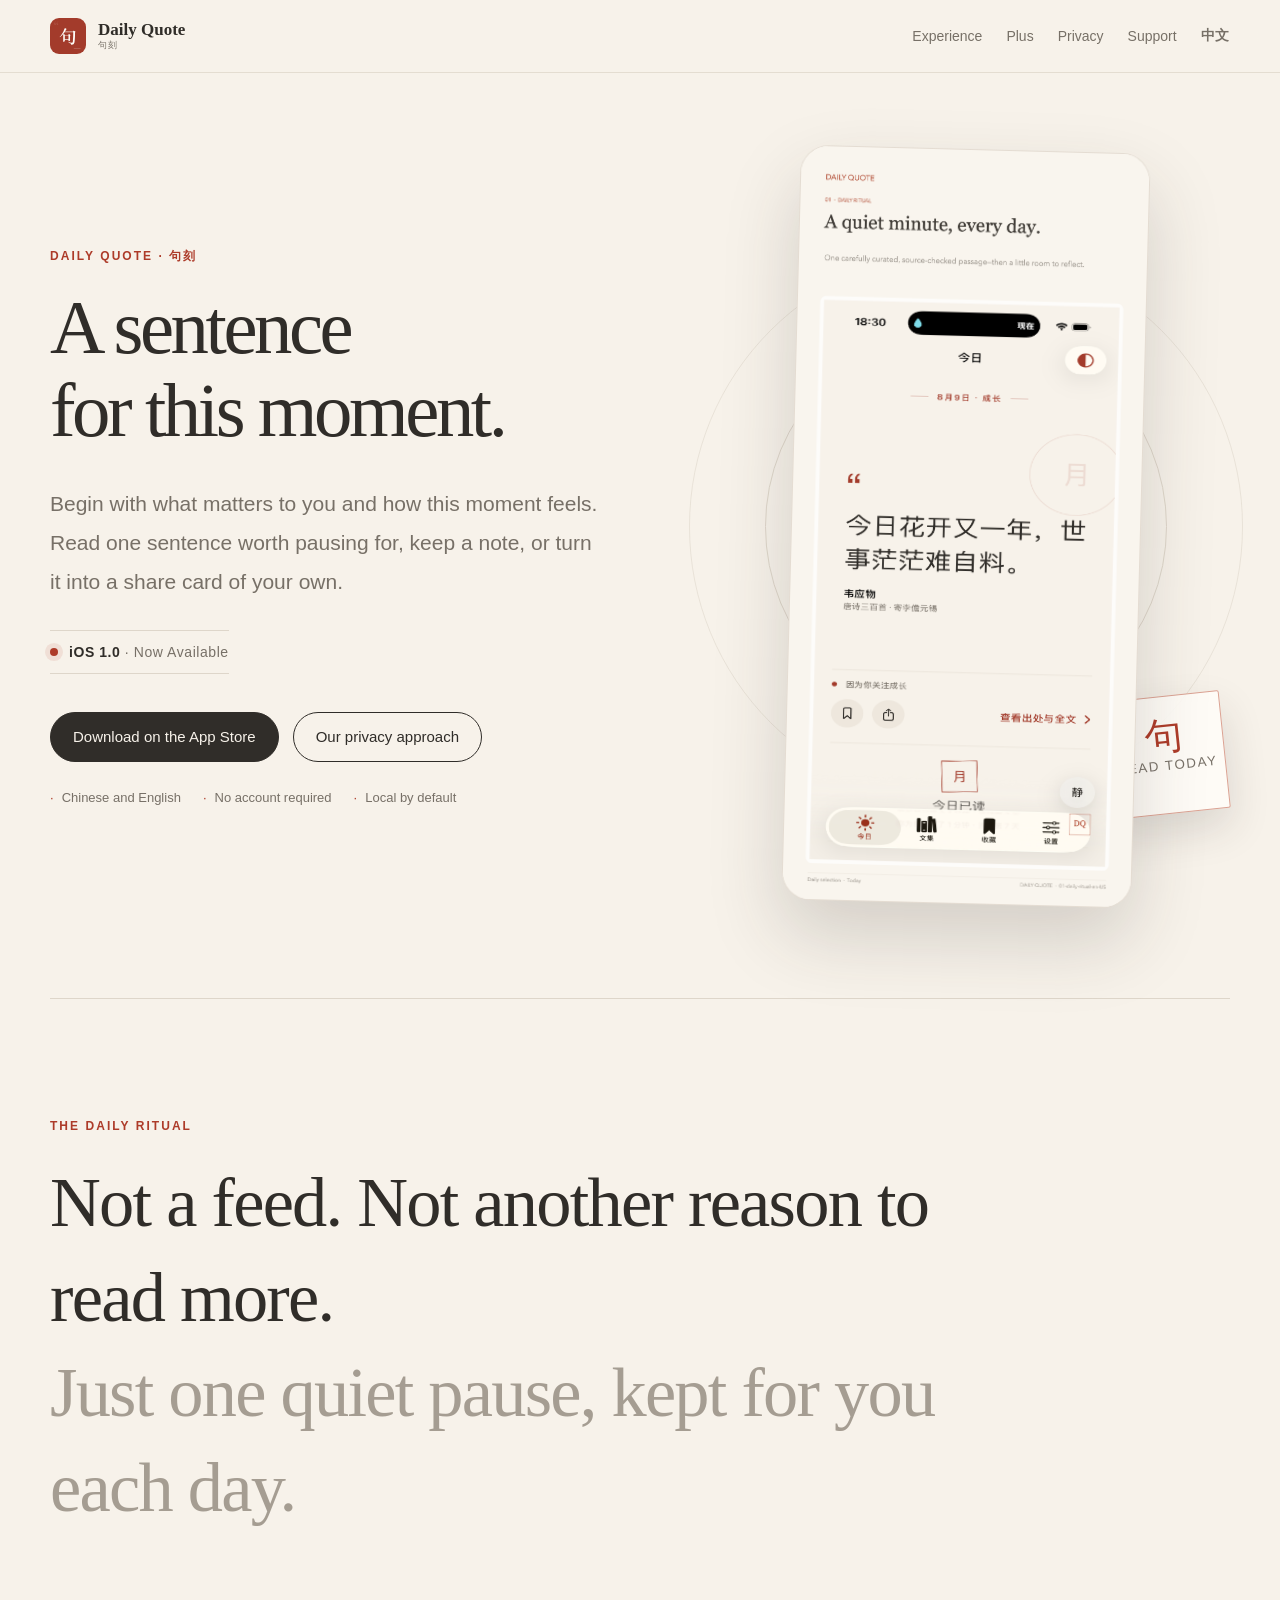
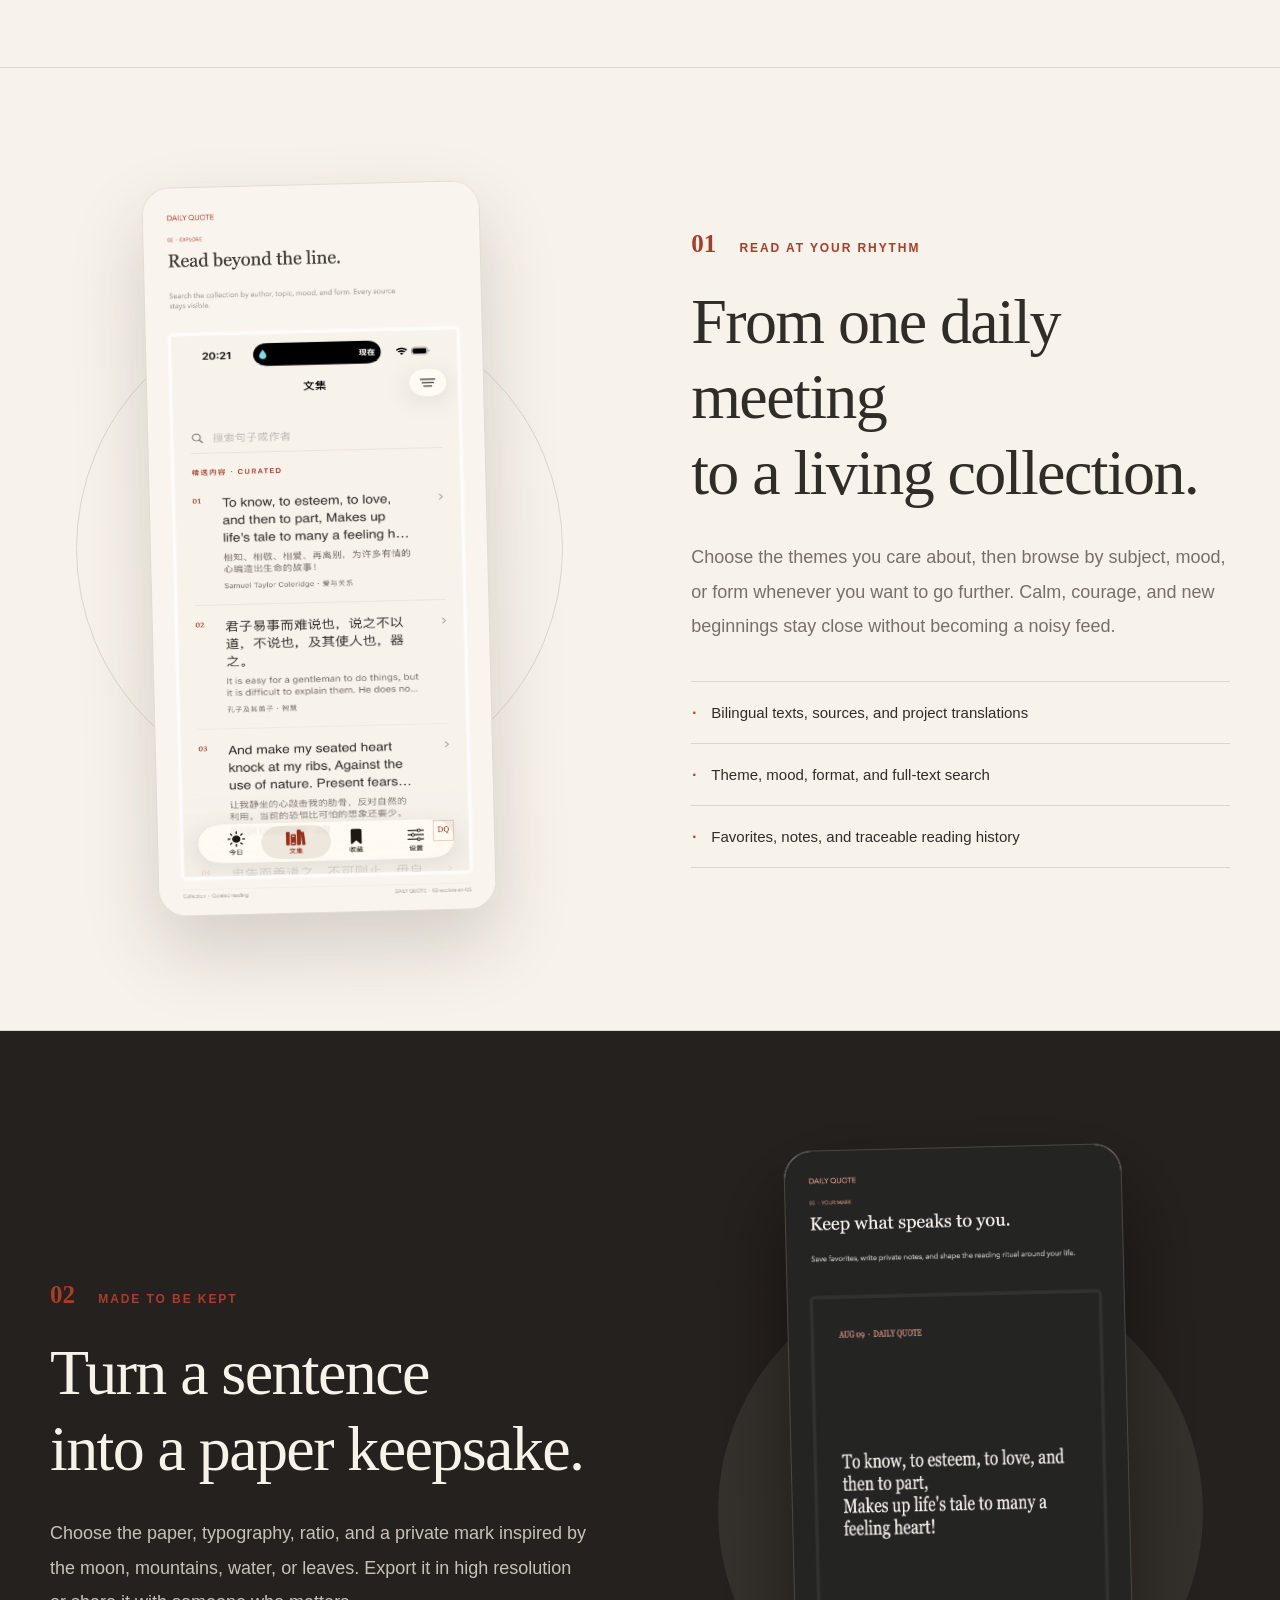
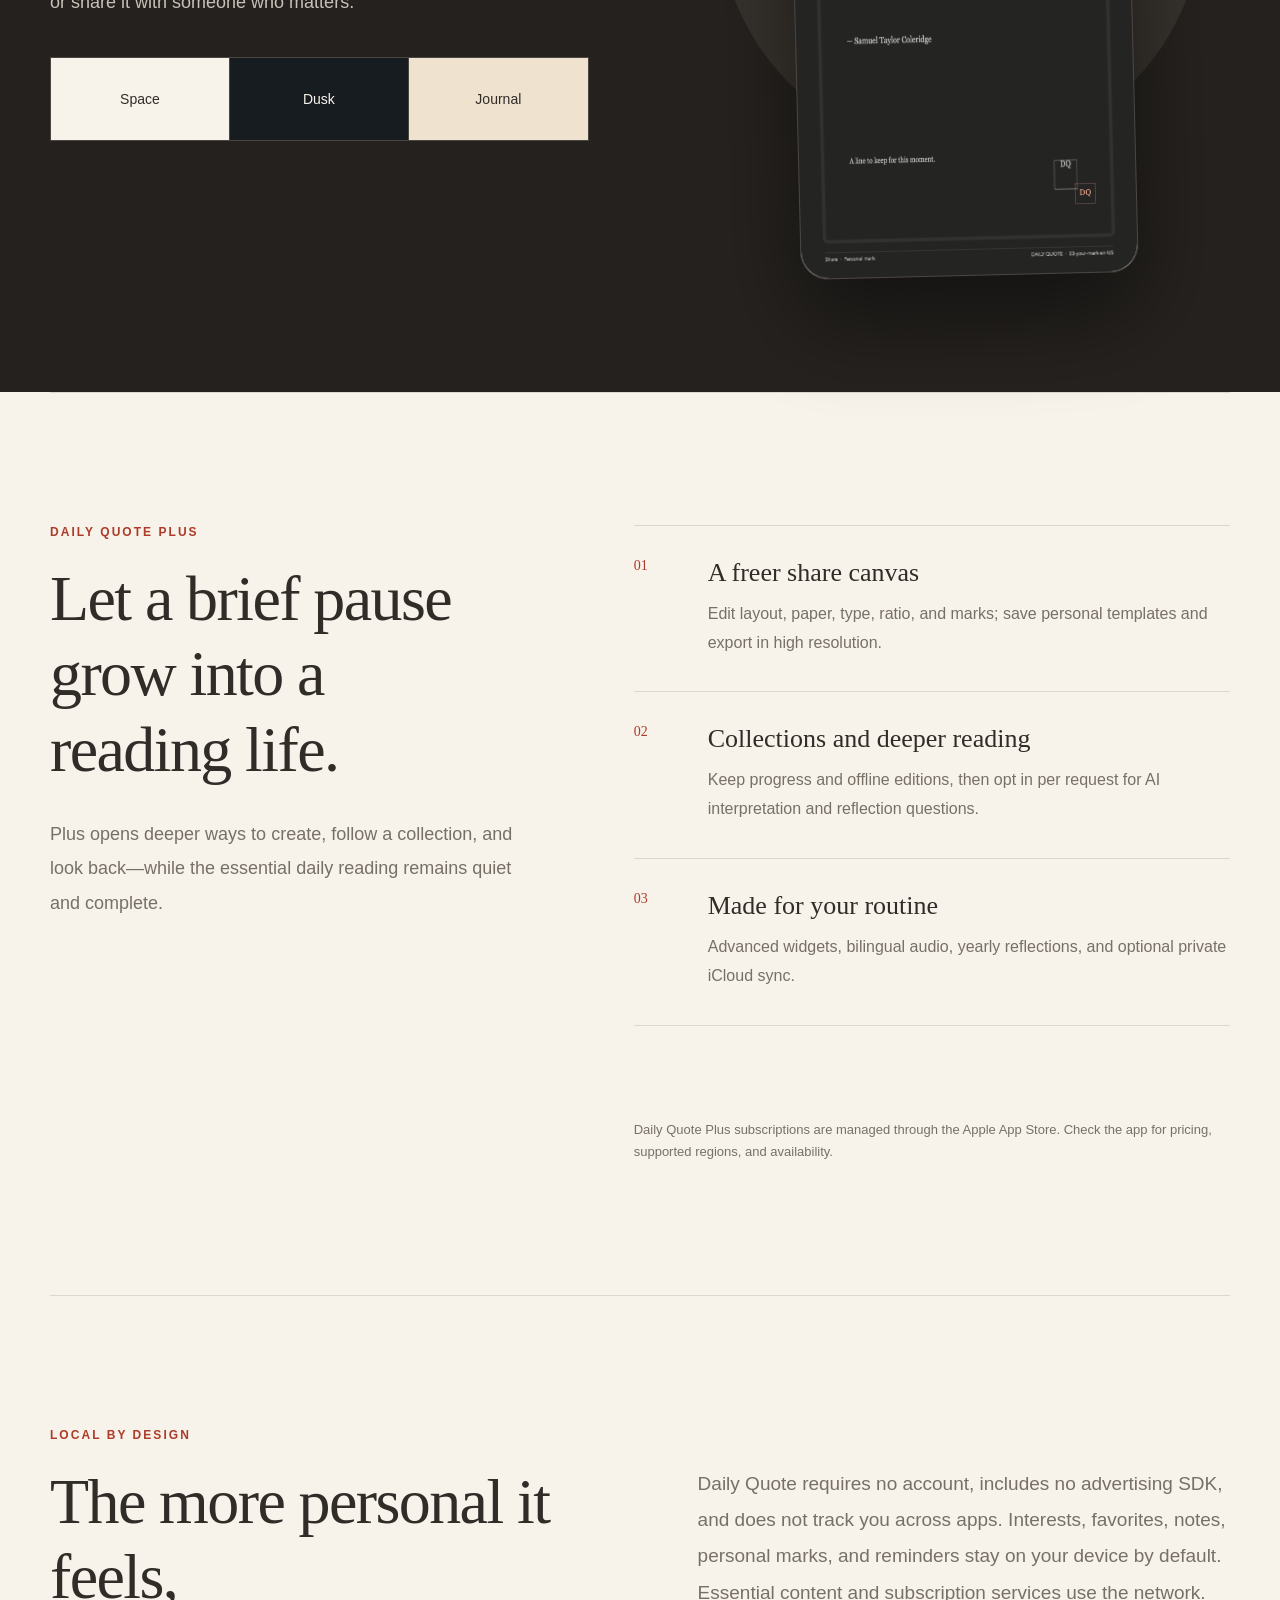
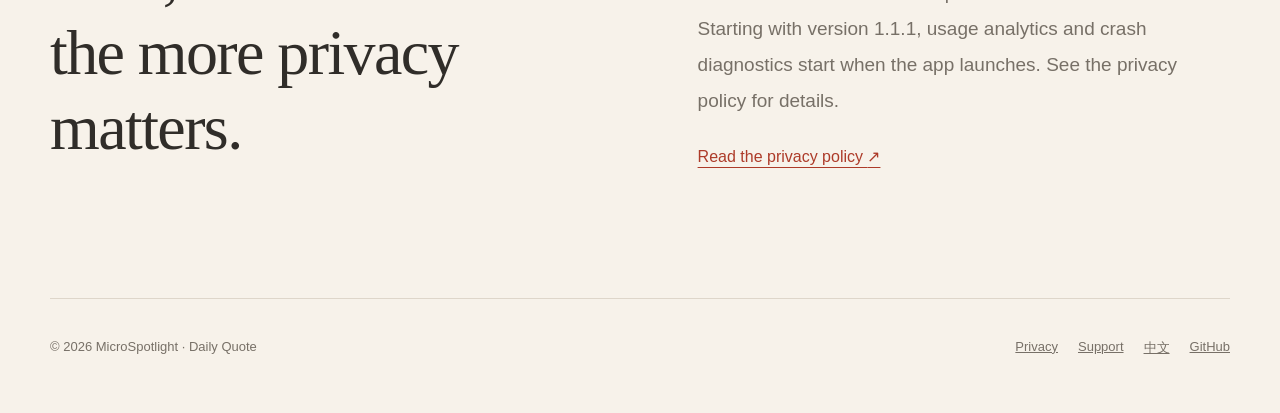
==== commit 4f0b44f1: "docs: disclose startup analytics from version 1.1.1" ====
--- a/en/index.html
+++ b/en/index.html
@@ -80,7 +80,7 @@
 
     <section class="privacy-panel" id="privacy">
       <div><p class="eyebrow">Local by design</p><h2>The more personal it feels,<br>the more privacy matters.</h2></div>
-      <div><p>Daily Quote requires no account, includes no advertising SDK, and does not track you across apps. Interests, favorites, notes, personal marks, and reminders stay on your device by default. Essential content and subscription services use the network; optional diagnostics require you to opt in. See the privacy policy for details.</p><a class="text-link" href="privacy.html">Read the privacy policy <span aria-hidden="true">↗</span></a></div>
+      <div><p>Daily Quote requires no account, includes no advertising SDK, and does not track you across apps. Interests, favorites, notes, personal marks, and reminders stay on your device by default. Essential content and subscription services use the network. Starting with version 1.1.1, usage analytics and crash diagnostics start when the app launches. See the privacy policy for details.</p><a class="text-link" href="privacy.html">Read the privacy policy <span aria-hidden="true">↗</span></a></div>
     </section>
   </main>
 
